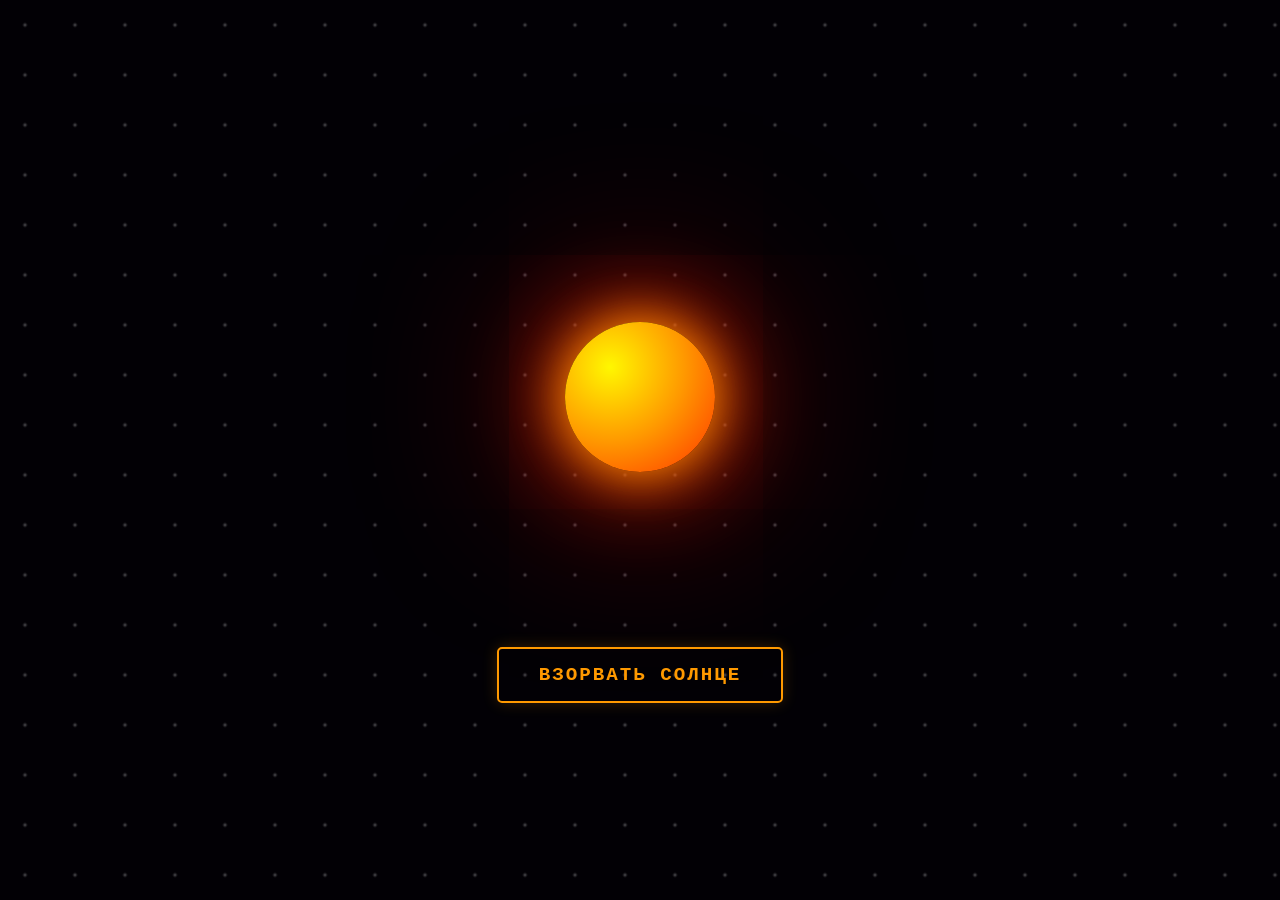
==== docs/index.html @ f01e611a "Update index.html" ====
<!DOCTYPE html>
<html lang="ru">
<head>
    <meta charset="UTF-8">
    <meta name="viewport" content="width=device-width, initial-scale=1.0">
    <title>Солнечная Вспышка</title>
    <style>
        /* --- БАЗА И КОСМОС --- */
        * { margin: 0; padding: 0; box-sizing: border-box; }
        
        body {
            background-color: #020005;
            height: 100vh;
            display: flex;
            flex-direction: column;
            justify-content: center;
            align-items: center;
            overflow: hidden;
            font-family: 'Courier New', monospace;
            position: relative;
        }

        /* Звездный фон (просто мелкие точки) */
        .stars {
            position: absolute;
            top: 0; left: 0; width: 100%; height: 100%;
            background-image: radial-gradient(white, rgba(255,255,255,.2) 2px, transparent 3px);
            background-size: 50px 50px;
            opacity: 0.3;
            z-index: 1;
        }

        /* --- САМО СОЛНЦЕ --- */
        .sun-container {
            position: relative;
            z-index: 10;
            display: flex;
            justify-content: center;
            align-items: center;
            height: 400px;
            width: 400px;
        }

        .sun {
            width: 150px;
            height: 150px;
            background: radial-gradient(circle at 30% 30%, #fff700, #ff9900 50%, #ff3300);
            border-radius: 50%;
            box-shadow: 0 0 50px #ff9900, 0 0 100px #ff3300, 0 0 200px #ff0000;
            transition: all 0.3s ease;
            position: relative;
            z-index: 10;
        }

        /* Ебаная анимация "джижения" (пульсации) */
        .sun.djijitsya {
            animation: pulse 0.1s infinite alternate;
            box-shadow: 0 0 100px #ffffff, 0 0 200px #ff9900, 0 0 300px #ff0000;
        }

        @keyframes pulse {
            0% { transform: scale(1); }
            100% { transform: scale(1.2); }
        }

        /* Вспышка при клике */
        .sun.explode {
            animation: explodeAnim 1.5s ease-out;
        }

        @keyframes explodeAnim {
            0% { transform: scale(1); filter: brightness(1); }
            20% { transform: scale(2); filter: brightness(3); }
            100% { transform: scale(1); filter: brightness(1); }
        }

        /* --- ЧАСТИЦЫ (Вспышка) --- */
        .particle {
            position: absolute;
            background-color: #ffcc00;
            border-radius: 50%;
            pointer-events: none;
            z-index: 5;
        }

        /* --- КНОПКА --- */
        .btn {
            margin-top: 50px;
            padding: 15px 40px;
            background: transparent;
            color: #ff9900;
            border: 2px solid #ff9900;
            font-size: 1.2rem;
            font-family: inherit;
            font-weight: bold;
            cursor: pointer;
            border-radius: 5px;
            z-index: 20;
            transition: 0.3s;
            text-transform: uppercase;
            letter-spacing: 2px;
            box-shadow: 0 0 15px rgba(255, 153, 0, 0.2);
        }

        .btn:hover {
            background: #ff9900;
            color: #000;
            box-shadow: 0 0 30px rgba(255, 153, 0, 0.8);
        }
    </style>
</head>
<body>

    <div class="stars"></div>

    <div class="sun-container" id="sun-container">
        <div class="sun" id="sun"></div>
    </div>

    <button class="btn" id="boom-btn">ВЗОРВАТЬ СОЛНЦЕ</button>

    <script>
        const sun = document.getElementById('sun');
        const btn = document.getElementById('boom-btn');
        const container = document.getElementById('sun-container');

        btn.addEventListener('click', () => {
            // 1. Запускаем анимацию взрыва
            sun.classList.add('explode');
            
            // 2. Создаем ебаную кучу частиц
            createParticles();

            // 3. Убираем анимацию через 1.5 секунды, чтобы можно было нажать снова
            setTimeout(() => {
                sun.classList.remove('explode');
            }, 1500);
        });

        function createParticles() {
            const numParticles = 100; // Количество частиц

            for (let i = 0; i < numParticles; i++) {
                const particle = document.createElement('div');
                particle.classList.add('particle');
                
                // Случайный размер
                const size = Math.random() * 10 + 5;
                particle.style.width = size + 'px';
                particle.style.height = size + 'px';

                // Ставим частицу в центр (где солнце)
                particle.style.left = '50%';
                particle.style.top = '50%';

                // Случайный цвет (от желтого до красного)
                const colors = ['#fff700', '#ff9900', '#ff3300', '#ffffff'];
                particle.style.backgroundColor = colors[Math.floor(Math.random() * colors.length)];

                container.appendChild(particle);

                // Ебаная математика для разлета частиц в разные стороны
                const angle = Math.random() * Math.PI * 2; // Случайный угол
                const distance = Math.random() * 200 + 50; // Случайная дистанция
                const x = Math.cos(angle) * distance;
                const y = Math.sin(angle) * distance;

                // Анимируем через JS (можно и через CSS, но так быстрее прописать динамику)
                particle.animate([
                    { transform: 'translate(-50%, -50%) scale(1)', opacity: 1 },
                    { transform: `translate(calc(-50% + ${x}px), calc(-50% + ${y}px)) scale(0)`, opacity: 0 }
                ], {
                    duration: Math.random() * 1000 + 500, // от 0.5 до 1.5 секунд
                    easing: 'ease-out'
                });

                // Удаляем частицу, когда она отлетела
                setTimeout(() => {
                    particle.remove();
                }, 1500);
            }
        }
    </script>
</body>
</html>
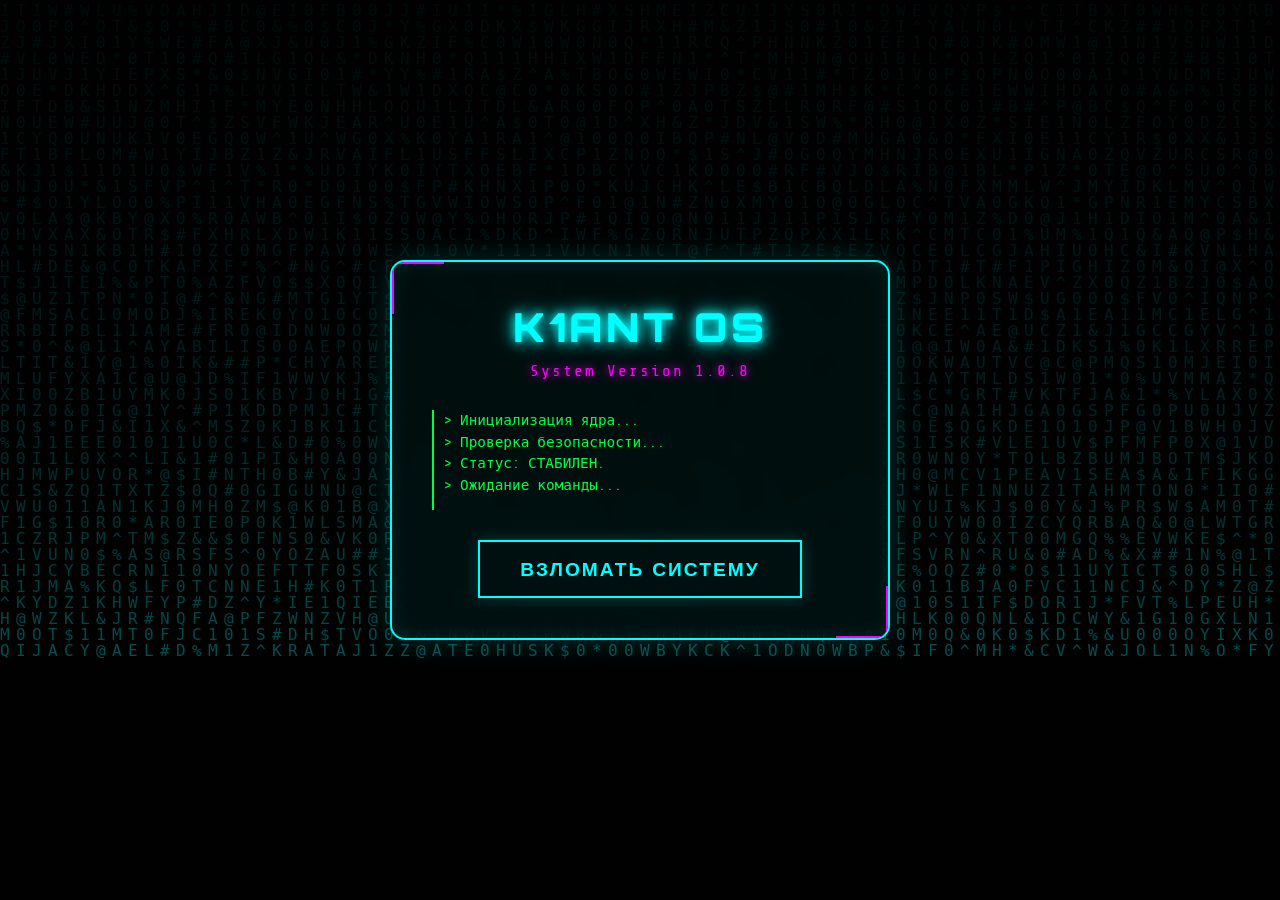
==== commit 850b52ae: "Update index.html" ====
--- a/docs/index.html
+++ b/docs/index.html
@@ -3,181 +3,260 @@
 <head>
     <meta charset="UTF-8">
     <meta name="viewport" content="width=device-width, initial-scale=1.0">
-    <title>Солнечная Вспышка</title>
+    <title>K1ant | CYBER-OS</title>
+    <link href="https://fonts.googleapis.com/css2?family=Orbitron:wght@500;700;900&family=Share+Tech+Mono&display=swap" rel="stylesheet">
     <style>
-        /* --- БАЗА И КОСМОС --- */
         * { margin: 0; padding: 0; box-sizing: border-box; }
         
         body {
-            background-color: #020005;
+            background-color: #020202;
+            color: #00ffff;
+            font-family: 'Share Tech Mono', monospace;
             height: 100vh;
-            display: flex;
-            flex-direction: column;
-            justify-content: center;
-            align-items: center;
             overflow: hidden;
-            font-family: 'Courier New', monospace;
-            position: relative;
-        }
-
-        /* Звездный фон (просто мелкие точки) */
-        .stars {
-            position: absolute;
-            top: 0; left: 0; width: 100%; height: 100%;
-            background-image: radial-gradient(white, rgba(255,255,255,.2) 2px, transparent 3px);
-            background-size: 50px 50px;
-            opacity: 0.3;
-            z-index: 1;
-        }
-
-        /* --- САМО СОЛНЦЕ --- */
-        .sun-container {
-            position: relative;
-            z-index: 10;
             display: flex;
             justify-content: center;
             align-items: center;
-            height: 400px;
-            width: 400px;
-        }
-
-        .sun {
-            width: 150px;
-            height: 150px;
-            background: radial-gradient(circle at 30% 30%, #fff700, #ff9900 50%, #ff3300);
-            border-radius: 50%;
-            box-shadow: 0 0 50px #ff9900, 0 0 100px #ff3300, 0 0 200px #ff0000;
-            transition: all 0.3s ease;
+            perspective: 1000px;
+        }
+
+        /* --- МАТРИЧНЫЙ ФОН --- */
+        canvas {
+            position: fixed;
+            top: 0; left: 0;
+            width: 100%; height: 100%;
+            z-index: -1;
+            opacity: 0.3;
+        }
+
+        /* --- 3D ГОЛОГРАММА --- */
+        .hud-container {
             position: relative;
+            transform-style: preserve-3d;
+            transition: transform 0.1s ease;
             z-index: 10;
         }
 
-        /* Ебаная анимация "джижения" (пульсации) */
-        .sun.djijitsya {
-            animation: pulse 0.1s infinite alternate;
-            box-shadow: 0 0 100px #ffffff, 0 0 200px #ff9900, 0 0 300px #ff0000;
-        }
-
-        @keyframes pulse {
-            0% { transform: scale(1); }
-            100% { transform: scale(1.2); }
-        }
-
-        /* Вспышка при клике */
-        .sun.explode {
-            animation: explodeAnim 1.5s ease-out;
-        }
-
-        @keyframes explodeAnim {
-            0% { transform: scale(1); filter: brightness(1); }
-            20% { transform: scale(2); filter: brightness(3); }
-            100% { transform: scale(1); filter: brightness(1); }
-        }
-
-        /* --- ЧАСТИЦЫ (Вспышка) --- */
+        .card {
+            background: rgba(0, 20, 20, 0.6);
+            border: 2px solid #00ffff;
+            border-radius: 15px;
+            padding: 40px;
+            width: 500px;
+            text-align: center;
+            box-shadow: 0 0 30px rgba(0, 255, 255, 0.2), inset 0 0 20px rgba(0, 255, 255, 0.1);
+            backdrop-filter: blur(10px);
+            position: relative;
+            overflow: hidden;
+        }
+
+        /* Ебаные декоративные линии по углам */
+        .card::before, .card::after {
+            content: ''; position: absolute; width: 50px; height: 50px;
+        }
+        .card::before {
+            top: -2px; left: -2px;
+            border-top: 4px solid #ff00ff;
+            border-left: 4px solid #ff00ff;
+        }
+        .card::after {
+            bottom: -2px; right: -2px;
+            border-bottom: 4px solid #ff00ff;
+            border-right: 4px solid #ff00ff;
+        }
+
+        .title {
+            font-family: 'Orbitron', sans-serif;
+            font-size: 2.5rem;
+            font-weight: 900;
+            text-transform: uppercase;
+            letter-spacing: 4px;
+            margin-bottom: 10px;
+            text-shadow: 0 0 10px #00ffff, 0 0 20px #00ffff;
+            transform: translateZ(50px); /* Выпуклость */
+        }
+
+        .subtitle {
+            color: #ff00ff;
+            font-size: 1rem;
+            letter-spacing: 2px;
+            margin-bottom: 30px;
+            text-shadow: 0 0 10px #ff00ff;
+            transform: translateZ(40px);
+        }
+
+        .terminal-text {
+            text-align: left;
+            font-size: 0.9rem;
+            line-height: 1.5;
+            color: #00ff41;
+            min-height: 100px;
+            margin-bottom: 30px;
+            border-left: 2px solid #00ff41;
+            padding-left: 10px;
+            transform: translateZ(30px);
+        }
+
+        /* КНОПКА */
+        .btn {
+            background: transparent;
+            border: 2px solid #00ffff;
+            color: #00ffff;
+            padding: 15px 40px;
+            font-family: 'Orbitron', sans-serif;
+            font-size: 1.2rem;
+            font-weight: bold;
+            letter-spacing: 2px;
+            cursor: pointer;
+            transition: 0.3s;
+            text-transform: uppercase;
+            box-shadow: 0 0 15px rgba(0, 255, 255, 0.2);
+            transform: translateZ(60px);
+        }
+
+        .btn:hover {
+            background: #00ffff;
+            color: #000;
+            box-shadow: 0 0 30px #00ffff;
+        }
+
+        /* --- ЭФФЕКТ ГЛИТЧА --- */
+        .glitch {
+            animation: glitchAnim 0.3s linear infinite;
+        }
+
+        @keyframes glitchAnim {
+            0% { transform: translate(0); }
+            20% { transform: translate(-5px, 5px); filter: hue-rotate(90deg); }
+            40% { transform: translate(-5px, -5px); }
+            60% { transform: translate(5px, 5px); filter: hue-rotate(-90deg); }
+            80% { transform: translate(5px, -5px); }
+            100% { transform: translate(0); }
+        }
+
+        /* Частицы при взломе */
         .particle {
             position: absolute;
-            background-color: #ffcc00;
-            border-radius: 50%;
+            color: #00ffff;
+            font-family: 'Share Tech Mono', monospace;
+            font-weight: bold;
             pointer-events: none;
-            z-index: 5;
-        }
-
-        /* --- КНОПКА --- */
-        .btn {
-            margin-top: 50px;
-            padding: 15px 40px;
-            background: transparent;
-            color: #ff9900;
-            border: 2px solid #ff9900;
-            font-size: 1.2rem;
-            font-family: inherit;
-            font-weight: bold;
-            cursor: pointer;
-            border-radius: 5px;
-            z-index: 20;
-            transition: 0.3s;
-            text-transform: uppercase;
-            letter-spacing: 2px;
-            box-shadow: 0 0 15px rgba(255, 153, 0, 0.2);
-        }
-
-        .btn:hover {
-            background: #ff9900;
-            color: #000;
-            box-shadow: 0 0 30px rgba(255, 153, 0, 0.8);
+            z-index: 9999;
         }
     </style>
 </head>
 <body>
 
-    <div class="stars"></div>
-
-    <div class="sun-container" id="sun-container">
-        <div class="sun" id="sun"></div>
+    <canvas id="matrix-canvas"></canvas>
+
+    <div class="hud-container" id="hud">
+        <div class="card">
+            <h1 class="title">K1ant OS</h1>
+            <div class="subtitle">System Version 1.0.8</div>
+            
+            <div class="terminal-text" id="terminal">
+                > Инициализация ядра...<br>
+                > Проверка безопасности...<br>
+                > Статус: СТАБИЛЕН.<br>
+                > Ожидание команды...
+            </div>
+
+            <button class="btn" id="hackBtn">Взломать систему</button>
+        </div>
     </div>
 
-    <button class="btn" id="boom-btn">ВЗОРВАТЬ СОЛНЦЕ</button>
-
     <script>
-        const sun = document.getElementById('sun');
-        const btn = document.getElementById('boom-btn');
-        const container = document.getElementById('sun-container');
+        // --- 1. 3D НАКЛОН ЗА КУРСОРОМ ---
+        const hud = document.getElementById('hud');
+        document.addEventListener('mousemove', (e) => {
+            const xAxis = (window.innerWidth / 2 - e.pageX) / 20;
+            const yAxis = (window.innerHeight / 2 - e.pageY) / 20;
+            hud.style.transform = `rotateY(${xAxis}deg) rotateX(${yAxis}deg)`;
+        });
+
+        // --- 2. МАТРИЧНЫЙ ДОЖДЬ НА CANVAS ---
+        const canvas = document.getElementById('matrix-canvas');
+        const ctx = canvas.getContext('2d');
+        canvas.width = window.innerWidth;
+        canvas.height = window.innerHeight;
+
+        const letters = "01010101ABCDEFGHIJKLMNOPQRSTUVWXYZ@#$%^&*";
+        const fontSize = 16;
+        const columns = canvas.width / fontSize;
+        const drops = [];
+        for (let x = 0; x < columns; x++) drops[x] = 1;
+
+        function drawMatrix() {
+            ctx.fillStyle = "rgba(2, 2, 2, 0.05)";
+            ctx.fillRect(0, 0, canvas.width, canvas.height);
+            ctx.fillStyle = "#00ffff"; // Цвет букв
+            ctx.font = fontSize + "px monospace";
+
+            for (let i = 0; i < drops.length; i++) {
+                const text = letters.charAt(Math.floor(Math.random() * letters.length));
+                ctx.fillText(text, i * fontSize, drops[i] * fontSize);
+                if (drops[i] * fontSize > canvas.height && Math.random() > 0.975) {
+                    drops[i] = 0;
+                }
+                drops[i]++;
+            }
+        }
+        setInterval(drawMatrix, 33);
+
+        // --- 3. ЛОГИКА ВЗЛОМА ---
+        const btn = document.getElementById('hackBtn');
+        const terminal = document.getElementById('terminal');
+        let isHacked = false;
 
         btn.addEventListener('click', () => {
-            // 1. Запускаем анимацию взрыва
-            sun.classList.add('explode');
+            if (isHacked) return;
+            isHacked = true;
             
-            // 2. Создаем ебаную кучу частиц
-            createParticles();
-
-            // 3. Убираем анимацию через 1.5 секунды, чтобы можно было нажать снова
+            // Запускаем ебаный глитч
+            document.body.classList.add('glitch');
+            terminal.innerHTML = "> ВЗЛОМ...<br>> ДОСТУП РАЗРЕШЕН.<br>> ПРИВЕТ, СЫНОК. ТЫ КРУТ.";
+            
+            // Создаем ебаный взрыв из кода
+            createExplosion();
+
             setTimeout(() => {
-                sun.classList.remove('explode');
-            }, 1500);
+                document.body.classList.remove('glitch');
+                isHacked = false;
+            }, 2000);
         });
 
-        function createParticles() {
-            const numParticles = 100; // Количество частиц
-
-            for (let i = 0; i < numParticles; i++) {
-                const particle = document.createElement('div');
-                particle.classList.add('particle');
+        function createExplosion() {
+            const chars = ['0', '1', 'X', '!', '?', '>', '<', 'K1ant'];
+            for (let i = 0; i < 150; i++) {
+                const p = document.createElement('div');
+                p.classList.add('particle');
+                p.innerText = chars[Math.floor(Math.random() * chars.length)];
                 
-                // Случайный размер
-                const size = Math.random() * 10 + 5;
-                particle.style.width = size + 'px';
-                particle.style.height = size + 'px';
-
-                // Ставим частицу в центр (где солнце)
-                particle.style.left = '50%';
-                particle.style.top = '50%';
-
-                // Случайный цвет (от желтого до красного)
-                const colors = ['#fff700', '#ff9900', '#ff3300', '#ffffff'];
-                particle.style.backgroundColor = colors[Math.floor(Math.random() * colors.length)];
-
-                container.appendChild(particle);
-
-                // Ебаная математика для разлета частиц в разные стороны
-                const angle = Math.random() * Math.PI * 2; // Случайный угол
-                const distance = Math.random() * 200 + 50; // Случайная дистанция
-                const x = Math.cos(angle) * distance;
-                const y = Math.sin(angle) * distance;
-
-                // Анимируем через JS (можно и через CSS, но так быстрее прописать динамику)
-                particle.animate([
+                // Ставим в центр экрана
+                p.style.left = '50%';
+                p.style.top = '50%';
+                
+                // Случайный цвет
+                p.style.color = Math.random() > 0.5 ? '#ff00ff' : '#00ffff';
+                p.style.fontSize = (Math.random() * 20 + 10) + 'px';
+                
+                document.body.appendChild(p);
+
+                // Разлетаемся нахуй
+                const angle = Math.random() * Math.PI * 2;
+                const dist = Math.random() * 600 + 100;
+                const x = Math.cos(angle) * dist;
+                const y = Math.sin(angle) * dist;
+
+                p.animate([
                     { transform: 'translate(-50%, -50%) scale(1)', opacity: 1 },
                     { transform: `translate(calc(-50% + ${x}px), calc(-50% + ${y}px)) scale(0)`, opacity: 0 }
                 ], {
-                    duration: Math.random() * 1000 + 500, // от 0.5 до 1.5 секунд
-                    easing: 'ease-out'
+                    duration: 1500,
+                    easing: 'cubic-bezier(0, .9, .57, 1)'
                 });
 
-                // Удаляем частицу, когда она отлетела
-                setTimeout(() => {
-                    particle.remove();
-                }, 1500);
+                setTimeout(() => p.remove(), 1500);
             }
         }
     </script>
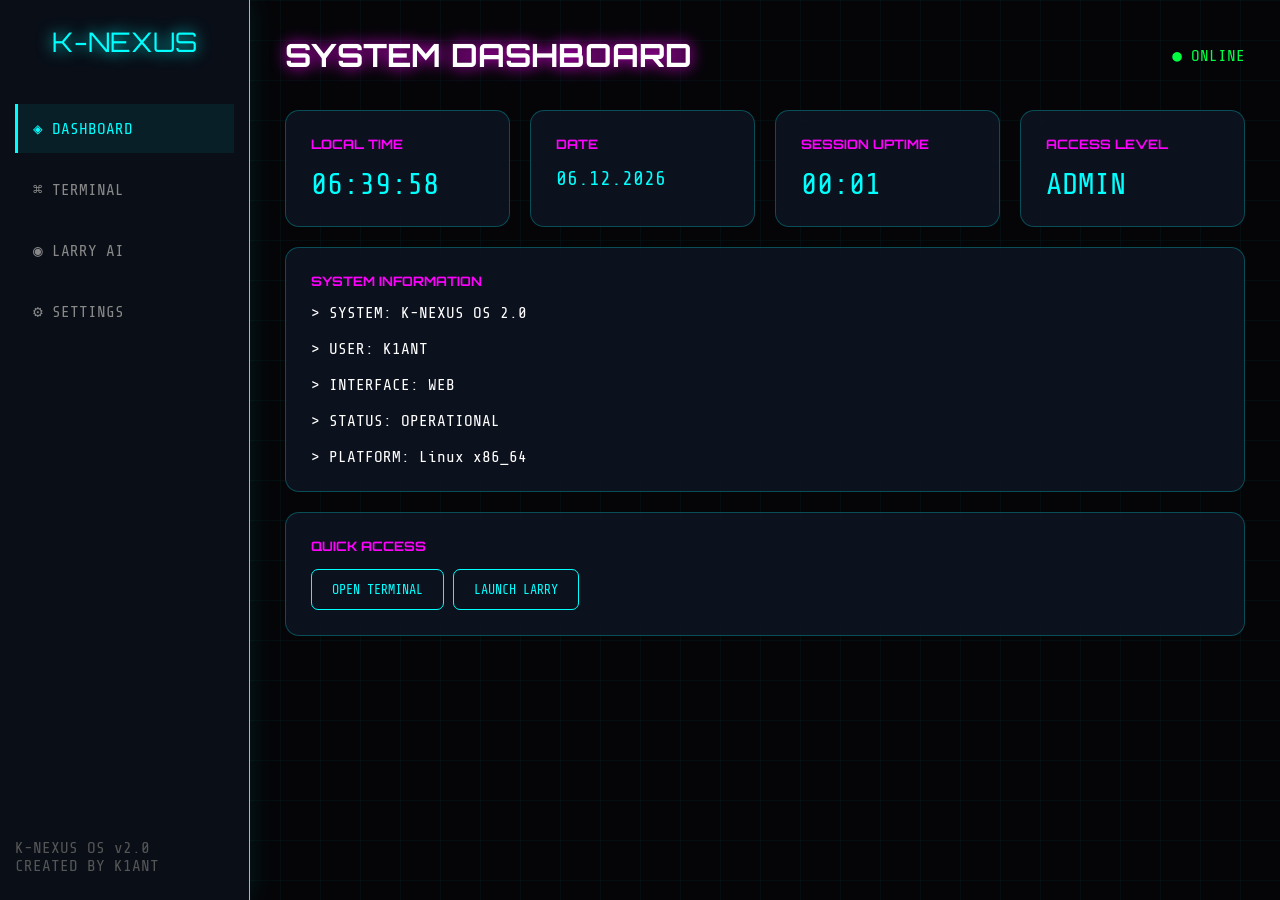
==== commit fed23882: "Update index.html" ====
--- a/docs/index.html
+++ b/docs/index.html
@@ -1,264 +1,802 @@
 <!DOCTYPE html>
 <html lang="ru">
 <head>
-    <meta charset="UTF-8">
-    <meta name="viewport" content="width=device-width, initial-scale=1.0">
-    <title>K1ant | CYBER-OS</title>
-    <link href="https://fonts.googleapis.com/css2?family=Orbitron:wght@500;700;900&family=Share+Tech+Mono&display=swap" rel="stylesheet">
-    <style>
-        * { margin: 0; padding: 0; box-sizing: border-box; }
-        
-        body {
-            background-color: #020202;
-            color: #00ffff;
-            font-family: 'Share Tech Mono', monospace;
-            height: 100vh;
-            overflow: hidden;
-            display: flex;
-            justify-content: center;
-            align-items: center;
-            perspective: 1000px;
-        }
-
-        /* --- МАТРИЧНЫЙ ФОН --- */
-        canvas {
-            position: fixed;
-            top: 0; left: 0;
-            width: 100%; height: 100%;
-            z-index: -1;
-            opacity: 0.3;
-        }
-
-        /* --- 3D ГОЛОГРАММА --- */
-        .hud-container {
-            position: relative;
-            transform-style: preserve-3d;
-            transition: transform 0.1s ease;
-            z-index: 10;
-        }
-
-        .card {
-            background: rgba(0, 20, 20, 0.6);
-            border: 2px solid #00ffff;
-            border-radius: 15px;
-            padding: 40px;
-            width: 500px;
-            text-align: center;
-            box-shadow: 0 0 30px rgba(0, 255, 255, 0.2), inset 0 0 20px rgba(0, 255, 255, 0.1);
-            backdrop-filter: blur(10px);
-            position: relative;
-            overflow: hidden;
-        }
-
-        /* Ебаные декоративные линии по углам */
-        .card::before, .card::after {
-            content: ''; position: absolute; width: 50px; height: 50px;
-        }
-        .card::before {
-            top: -2px; left: -2px;
-            border-top: 4px solid #ff00ff;
-            border-left: 4px solid #ff00ff;
-        }
-        .card::after {
-            bottom: -2px; right: -2px;
-            border-bottom: 4px solid #ff00ff;
-            border-right: 4px solid #ff00ff;
-        }
-
-        .title {
-            font-family: 'Orbitron', sans-serif;
-            font-size: 2.5rem;
-            font-weight: 900;
-            text-transform: uppercase;
-            letter-spacing: 4px;
-            margin-bottom: 10px;
-            text-shadow: 0 0 10px #00ffff, 0 0 20px #00ffff;
-            transform: translateZ(50px); /* Выпуклость */
-        }
-
-        .subtitle {
-            color: #ff00ff;
-            font-size: 1rem;
-            letter-spacing: 2px;
-            margin-bottom: 30px;
-            text-shadow: 0 0 10px #ff00ff;
-            transform: translateZ(40px);
-        }
-
-        .terminal-text {
-            text-align: left;
-            font-size: 0.9rem;
-            line-height: 1.5;
-            color: #00ff41;
-            min-height: 100px;
-            margin-bottom: 30px;
-            border-left: 2px solid #00ff41;
-            padding-left: 10px;
-            transform: translateZ(30px);
-        }
-
-        /* КНОПКА */
-        .btn {
-            background: transparent;
-            border: 2px solid #00ffff;
-            color: #00ffff;
-            padding: 15px 40px;
-            font-family: 'Orbitron', sans-serif;
-            font-size: 1.2rem;
-            font-weight: bold;
-            letter-spacing: 2px;
-            cursor: pointer;
-            transition: 0.3s;
-            text-transform: uppercase;
-            box-shadow: 0 0 15px rgba(0, 255, 255, 0.2);
-            transform: translateZ(60px);
-        }
-
-        .btn:hover {
-            background: #00ffff;
-            color: #000;
-            box-shadow: 0 0 30px #00ffff;
-        }
-
-        /* --- ЭФФЕКТ ГЛИТЧА --- */
-        .glitch {
-            animation: glitchAnim 0.3s linear infinite;
-        }
-
-        @keyframes glitchAnim {
-            0% { transform: translate(0); }
-            20% { transform: translate(-5px, 5px); filter: hue-rotate(90deg); }
-            40% { transform: translate(-5px, -5px); }
-            60% { transform: translate(5px, 5px); filter: hue-rotate(-90deg); }
-            80% { transform: translate(5px, -5px); }
-            100% { transform: translate(0); }
-        }
-
-        /* Частицы при взломе */
-        .particle {
-            position: absolute;
-            color: #00ffff;
-            font-family: 'Share Tech Mono', monospace;
-            font-weight: bold;
-            pointer-events: none;
-            z-index: 9999;
-        }
-    </style>
+<meta charset="UTF-8">
+<meta name="viewport" content="width=device-width, initial-scale=1.0">
+<title>K-NEXUS | v2.0</title>
+
+<link href="https://fonts.googleapis.com/css2?family=Orbitron:wght@400;700;900&family=Share+Tech+Mono&display=swap" rel="stylesheet">
+
+<style>
+:root {
+    --neon: #00ffff;
+    --pink: #ff00ff;
+    --bg: #050508;
+    --panel: rgba(15, 20, 35, 0.85);
+}
+
+* {
+    margin: 0;
+    padding: 0;
+    box-sizing: border-box;
+}
+
+body {
+    background: var(--bg);
+    color: white;
+    font-family: 'Share Tech Mono', monospace;
+    min-height: 100vh;
+    display: flex;
+    overflow-x: hidden;
+}
+
+body::before {
+    content: "";
+    position: fixed;
+    inset: 0;
+    background:
+        linear-gradient(rgba(0,255,255,.035) 1px, transparent 1px),
+        linear-gradient(90deg,rgba(0,255,255,.035) 1px,transparent 1px);
+    background-size: 40px 40px;
+    pointer-events: none;
+}
+
+.sidebar {
+    width: 250px;
+    min-height: 100vh;
+    padding: 25px 15px;
+    background: rgba(10,15,25,.95);
+    border-right: 1px solid var(--neon);
+    box-shadow: 0 0 25px rgba(0,255,255,.1);
+    position: fixed;
+    z-index: 10;
+}
+
+.logo {
+    font-family: Orbitron;
+    color: var(--neon);
+    text-shadow: 0 0 15px var(--neon);
+    font-size: 27px;
+    text-align: center;
+    margin-bottom: 45px;
+}
+
+.nav {
+    padding: 15px;
+    margin-bottom: 12px;
+    cursor: pointer;
+    color: #888;
+    border-left: 3px solid transparent;
+    transition: .3s;
+}
+
+.nav:hover,
+.nav.active {
+    color: var(--neon);
+    background: rgba(0,255,255,.07);
+    border-left-color: var(--neon);
+}
+
+.main {
+    margin-left: 250px;
+    padding: 35px;
+    width: calc(100% - 250px);
+    position: relative;
+}
+
+header {
+    display: flex;
+    justify-content: space-between;
+    align-items: center;
+    gap: 15px;
+    margin-bottom: 35px;
+}
+
+h1, h2, h3 {
+    font-family: Orbitron;
+}
+
+h1 {
+    font-size: clamp(20px, 3vw, 32px);
+    text-shadow: 0 0 15px var(--pink);
+}
+
+.online {
+    color: #00ff41;
+    animation: pulse 1s infinite alternate;
+}
+
+@keyframes pulse {
+    from { opacity: .4; }
+    to { opacity: 1; text-shadow: 0 0 15px #00ff41; }
+}
+
+.page {
+    display: none;
+    animation: appear .4s ease;
+}
+
+.page.active {
+    display: block;
+}
+
+@keyframes appear {
+    from { opacity: 0; transform: translateY(15px); }
+    to { opacity: 1; transform: translateY(0); }
+}
+
+.grid {
+    display: grid;
+    grid-template-columns: repeat(auto-fit, minmax(210px, 1fr));
+    gap: 20px;
+}
+
+.card {
+    background: var(--panel);
+    border: 1px solid rgba(0,255,255,.25);
+    border-radius: 14px;
+    padding: 25px;
+    margin-bottom: 20px;
+    backdrop-filter: blur(15px);
+    transition: .3s;
+}
+
+.card:hover {
+    border-color: var(--neon);
+    box-shadow: 0 0 20px rgba(0,255,255,.15);
+    transform: translateY(-3px);
+}
+
+.card h3 {
+    font-size: 13px;
+    color: var(--pink);
+    margin-bottom: 15px;
+}
+
+.value {
+    font-size: 30px;
+    color: var(--neon);
+    overflow-wrap: anywhere;
+}
+
+.terminal {
+    height: 330px;
+    background: #020405;
+    border: 1px solid var(--neon);
+    border-radius: 12px;
+    padding: 20px;
+    overflow-y: auto;
+    box-shadow: inset 0 0 25px rgba(0,255,255,.08);
+}
+
+.line {
+    color: #00ff41;
+    margin-bottom: 8px;
+    overflow-wrap: anywhere;
+}
+
+.input-line {
+    display: flex;
+    gap: 10px;
+    margin-top: 15px;
+    align-items: center;
+}
+
+input {
+    background: transparent;
+    color: white;
+    border: none;
+    outline: none;
+    font-family: inherit;
+    font-size: 15px;
+    min-width: 0;
+}
+
+.input-line input {
+    flex: 1;
+}
+
+.prompt {
+    color: var(--neon);
+}
+
+button {
+    padding: 12px 20px;
+    background: transparent;
+    border: 1px solid var(--neon);
+    color: var(--neon);
+    cursor: pointer;
+    font-family: inherit;
+    transition: .3s;
+    border-radius: 7px;
+}
+
+button:hover {
+    background: var(--neon);
+    color: black;
+    box-shadow: 0 0 20px var(--neon);
+}
+
+.ai-chat {
+    height: 300px;
+    overflow-y: auto;
+    margin-bottom: 15px;
+    padding: 15px;
+    background: rgba(0,0,0,.4);
+    border-radius: 10px;
+}
+
+.message {
+    margin-bottom: 12px;
+    line-height: 1.5;
+    overflow-wrap: anywhere;
+}
+
+.user {
+    color: var(--neon);
+}
+
+.bot {
+    color: #00ff41;
+}
+
+.ai-input {
+    display: flex;
+    gap: 10px;
+}
+
+.ai-input input {
+    flex: 1;
+    padding: 12px;
+    border: 1px solid #333;
+    border-radius: 7px;
+}
+
+.color-options {
+    display: flex;
+    gap: 15px;
+    flex-wrap: wrap;
+    margin-top: 20px;
+}
+
+.color {
+    width: 45px;
+    height: 45px;
+    border-radius: 50%;
+    cursor: pointer;
+    border: 2px solid white;
+}
+
+#boot {
+    position: fixed;
+    inset: 0;
+    background: black;
+    z-index: 999;
+    display: flex;
+    align-items: center;
+    justify-content: center;
+    flex-direction: column;
+    transition: opacity .5s;
+}
+
+.boot-logo {
+    font-family: Orbitron;
+    font-size: clamp(30px, 8vw, 60px);
+    color: var(--neon);
+    text-shadow: 0 0 30px var(--neon);
+}
+
+.progress {
+    width: min(300px, 80vw);
+    height: 5px;
+    background: #222;
+    margin-top: 30px;
+}
+
+.progress-bar {
+    height: 100%;
+    width: 0%;
+    background: var(--neon);
+    box-shadow: 0 0 15px var(--neon);
+}
+
+.mobile-nav {
+    display: none;
+}
+
+@media(max-width: 768px) {
+    .sidebar {
+        display: none;
+    }
+
+    .main {
+        margin: 0;
+        width: 100%;
+        padding: 20px 15px 95px;
+    }
+
+    .mobile-nav {
+        display: flex;
+        position: fixed;
+        bottom: 0;
+        left: 0;
+        width: 100%;
+        background: #080c15;
+        border-top: 1px solid var(--neon);
+        justify-content: space-around;
+        padding: 10px 4px;
+        z-index: 20;
+    }
+
+    .mobile-nav button {
+        font-size: 11px;
+        padding: 10px 6px;
+    }
+
+    header {
+        align-items: flex-start;
+    }
+
+    .input-line {
+        flex-wrap: wrap;
+    }
+}
+
+@media(prefers-reduced-motion: reduce) {
+    *, *::before, *::after {
+        animation-duration: .01ms !important;
+        transition-duration: .01ms !important;
+    }
+}
+</style>
 </head>
+
 <body>
 
-    <canvas id="matrix-canvas"></canvas>
-
-    <div class="hud-container" id="hud">
+<div id="boot">
+    <div class="boot-logo">K-NEXUS</div>
+    <p style="margin-top:20px;color:#888">INITIALIZING SYSTEM...</p>
+    <div class="progress">
+        <div class="progress-bar" id="progress"></div>
+    </div>
+    <p id="percent" style="margin-top:15px">0%</p>
+</div>
+
+<aside class="sidebar">
+    <div class="logo">K-NEXUS</div>
+
+    <div class="nav active" data-page="dashboard">◈ DASHBOARD</div>
+    <div class="nav" data-page="terminal">⌘ TERMINAL</div>
+    <div class="nav" data-page="larry">◉ LARRY AI</div>
+    <div class="nav" data-page="settings">⚙ SETTINGS</div>
+
+    <p style="position:absolute;bottom:25px;color:#555">
+        K-NEXUS OS v2.0<br>
+        CREATED BY K1ANT
+    </p>
+</aside>
+
+<nav class="mobile-nav">
+    <button data-page="dashboard">HOME</button>
+    <button data-page="terminal">TERM</button>
+    <button data-page="larry">LARRY</button>
+    <button data-page="settings">SET</button>
+</nav>
+
+<main class="main">
+
+<header>
+    <h1 id="pageTitle">SYSTEM DASHBOARD</h1>
+    <div class="online">● ONLINE</div>
+</header>
+
+<section class="page active" id="dashboard">
+
+    <div class="grid">
         <div class="card">
-            <h1 class="title">K1ant OS</h1>
-            <div class="subtitle">System Version 1.0.8</div>
-            
-            <div class="terminal-text" id="terminal">
-                > Инициализация ядра...<br>
-                > Проверка безопасности...<br>
-                > Статус: СТАБИЛЕН.<br>
-                > Ожидание команды...
-            </div>
-
-            <button class="btn" id="hackBtn">Взломать систему</button>
+            <h3>LOCAL TIME</h3>
+            <div class="value" id="clock">00:00:00</div>
+        </div>
+
+        <div class="card">
+            <h3>DATE</h3>
+            <div class="value" id="date" style="font-size:20px">---</div>
+        </div>
+
+        <div class="card">
+            <h3>SESSION UPTIME</h3>
+            <div class="value" id="uptime">00:00</div>
+        </div>
+
+        <div class="card">
+            <h3>ACCESS LEVEL</h3>
+            <div class="value">ADMIN</div>
         </div>
     </div>
 
-    <script>
-        // --- 1. 3D НАКЛОН ЗА КУРСОРОМ ---
-        const hud = document.getElementById('hud');
-        document.addEventListener('mousemove', (e) => {
-            const xAxis = (window.innerWidth / 2 - e.pageX) / 20;
-            const yAxis = (window.innerHeight / 2 - e.pageY) / 20;
-            hud.style.transform = `rotateY(${xAxis}deg) rotateX(${yAxis}deg)`;
-        });
-
-        // --- 2. МАТРИЧНЫЙ ДОЖДЬ НА CANVAS ---
-        const canvas = document.getElementById('matrix-canvas');
-        const ctx = canvas.getContext('2d');
-        canvas.width = window.innerWidth;
-        canvas.height = window.innerHeight;
-
-        const letters = "01010101ABCDEFGHIJKLMNOPQRSTUVWXYZ@#$%^&*";
-        const fontSize = 16;
-        const columns = canvas.width / fontSize;
-        const drops = [];
-        for (let x = 0; x < columns; x++) drops[x] = 1;
-
-        function drawMatrix() {
-            ctx.fillStyle = "rgba(2, 2, 2, 0.05)";
-            ctx.fillRect(0, 0, canvas.width, canvas.height);
-            ctx.fillStyle = "#00ffff"; // Цвет букв
-            ctx.font = fontSize + "px monospace";
-
-            for (let i = 0; i < drops.length; i++) {
-                const text = letters.charAt(Math.floor(Math.random() * letters.length));
-                ctx.fillText(text, i * fontSize, drops[i] * fontSize);
-                if (drops[i] * fontSize > canvas.height && Math.random() > 0.975) {
-                    drops[i] = 0;
-                }
-                drops[i]++;
-            }
+    <div class="card">
+        <h3>SYSTEM INFORMATION</h3>
+        <p>> SYSTEM: K-NEXUS OS 2.0</p><br>
+        <p>> USER: K1ANT</p><br>
+        <p>> INTERFACE: WEB</p><br>
+        <p>> STATUS: OPERATIONAL</p><br>
+        <p>> PLATFORM: <span id="platform"></span></p>
+    </div>
+
+    <div class="card">
+        <h3>QUICK ACCESS</h3>
+        <button data-page="terminal">OPEN TERMINAL</button>
+        <button data-page="larry">LAUNCH LARRY</button>
+    </div>
+
+</section>
+
+<section class="page" id="terminal">
+
+    <div class="card">
+        <h3>K-NEXUS COMMAND TERMINAL</h3>
+
+        <div class="terminal" id="terminalBox">
+            <div id="terminalOutput">
+                <div class="line">> K-NEXUS OS v2.0 initialized...</div>
+                <div class="line">> Welcome back, K1ANT.</div>
+                <div class="line">> Type "help" to see commands.</div>
+            </div>
+
+            <div class="input-line">
+                <span class="prompt">root@nexus:~$</span>
+                <input id="commandInput" autocomplete="off" spellcheck="false">
+            </div>
+        </div>
+    </div>
+
+</section>
+
+<section class="page" id="larry">
+
+    <div class="card">
+        <h3>LARRY ASSISTANT // LOCAL MODE</h3>
+
+        <div class="ai-chat" id="chat">
+            <div class="message bot">
+                LARRY: Здравствуйте, сэр. Система готова.
+            </div>
+            <div class="message bot">
+                LARRY: Я работаю в демонстрационном режиме.
+            </div>
+        </div>
+
+        <div class="ai-input">
+            <input id="aiInput" placeholder="Напишите Ларри...">
+            <button id="sendAi">SEND</button>
+        </div>
+    </div>
+
+</section>
+
+<section class="page" id="settings">
+
+    <div class="card">
+        <h3>APPEARANCE SETTINGS</h3>
+        <p>Выберите основной цвет системы:</p>
+
+        <div class="color-options">
+            <div class="color" data-color="#00ffff" style="background:#00ffff"></div>
+            <div class="color" data-color="#ff00ff" style="background:#ff00ff"></div>
+            <div class="color" data-color="#00ff41" style="background:#00ff41"></div>
+            <div class="color" data-color="#ff3333" style="background:#ff3333"></div>
+            <div class="color" data-color="#ffaa00" style="background:#ffaa00"></div>
+        </div>
+    </div>
+
+    <div class="card">
+        <h3>SYSTEM CONTROL</h3>
+        <button id="resetTheme">RESET THEME</button>
+        <button id="reboot">REBOOT SYSTEM</button>
+    </div>
+
+</section>
+
+</main>
+
+<script>
+// ===============================
+// K-NEXUS OS v2.0
+// ===============================
+
+// ЗАГРУЗКА
+const boot = document.getElementById("boot");
+const progress = document.getElementById("progress");
+const percent = document.getElementById("percent");
+
+function startBoot() {
+    boot.style.display = "flex";
+    boot.style.opacity = "1";
+
+    let value = 0;
+
+    const loading = setInterval(() => {
+        value += 4;
+        progress.style.width = value + "%";
+        percent.textContent = value + "%";
+
+        if (value >= 100) {
+            clearInterval(loading);
+
+            setTimeout(() => {
+                boot.style.opacity = "0";
+
+                setTimeout(() => {
+                    boot.style.display = "none";
+                }, 500);
+            }, 250);
         }
-        setInterval(drawMatrix, 33);
-
-        // --- 3. ЛОГИКА ВЗЛОМА ---
-        const btn = document.getElementById('hackBtn');
-        const terminal = document.getElementById('terminal');
-        let isHacked = false;
-
-        btn.addEventListener('click', () => {
-            if (isHacked) return;
-            isHacked = true;
-            
-            // Запускаем ебаный глитч
-            document.body.classList.add('glitch');
-            terminal.innerHTML = "> ВЗЛОМ...<br>> ДОСТУП РАЗРЕШЕН.<br>> ПРИВЕТ, СЫНОК. ТЫ КРУТ.";
-            
-            // Создаем ебаный взрыв из кода
-            createExplosion();
-
-            setTimeout(() => {
-                document.body.classList.remove('glitch');
-                isHacked = false;
-            }, 2000);
-        });
-
-        function createExplosion() {
-            const chars = ['0', '1', 'X', '!', '?', '>', '<', 'K1ant'];
-            for (let i = 0; i < 150; i++) {
-                const p = document.createElement('div');
-                p.classList.add('particle');
-                p.innerText = chars[Math.floor(Math.random() * chars.length)];
-                
-                // Ставим в центр экрана
-                p.style.left = '50%';
-                p.style.top = '50%';
-                
-                // Случайный цвет
-                p.style.color = Math.random() > 0.5 ? '#ff00ff' : '#00ffff';
-                p.style.fontSize = (Math.random() * 20 + 10) + 'px';
-                
-                document.body.appendChild(p);
-
-                // Разлетаемся нахуй
-                const angle = Math.random() * Math.PI * 2;
-                const dist = Math.random() * 600 + 100;
-                const x = Math.cos(angle) * dist;
-                const y = Math.sin(angle) * dist;
-
-                p.animate([
-                    { transform: 'translate(-50%, -50%) scale(1)', opacity: 1 },
-                    { transform: `translate(calc(-50% + ${x}px), calc(-50% + ${y}px)) scale(0)`, opacity: 0 }
-                ], {
-                    duration: 1500,
-                    easing: 'cubic-bezier(0, .9, .57, 1)'
-                });
-
-                setTimeout(() => p.remove(), 1500);
-            }
+    }, 35);
+}
+
+startBoot();
+
+
+// НАВИГАЦИЯ
+const titles = {
+    dashboard: "SYSTEM DASHBOARD",
+    terminal: "COMMAND TERMINAL",
+    larry: "LARRY ASSISTANT",
+    settings: "SYSTEM SETTINGS"
+};
+
+function openPage(page) {
+    if (!titles[page]) return;
+
+    document.querySelectorAll(".page").forEach(el => {
+        el.classList.remove("active");
+    });
+
+    document.querySelectorAll(".nav").forEach(el => {
+        el.classList.remove("active");
+    });
+
+    document.getElementById(page).classList.add("active");
+
+    document.querySelectorAll(`[data-page="${page}"]`).forEach(el => {
+        el.classList.add("active");
+    });
+
+    document.getElementById("pageTitle").textContent = titles[page];
+
+    if (page === "terminal") {
+        document.getElementById("commandInput").focus();
+    }
+}
+
+document.querySelectorAll("[data-page]").forEach(button => {
+    button.addEventListener("click", () => {
+        openPage(button.dataset.page);
+    });
+});
+
+
+// ЧАСЫ
+const startTime = Date.now();
+
+function updateClock() {
+    const now = new Date();
+
+    document.getElementById("clock").textContent =
+        now.toLocaleTimeString("ru-RU");
+
+    document.getElementById("date").textContent =
+        now.toLocaleDateString("ru-RU");
+
+    const seconds = Math.floor((Date.now() - startTime) / 1000);
+
+    const minutes = Math.floor(seconds / 60);
+    const remaining = seconds % 60;
+
+    document.getElementById("uptime").textContent =
+        String(minutes).padStart(2, "0") + ":" +
+        String(remaining).padStart(2, "0");
+}
+
+updateClock();
+setInterval(updateClock, 1000);
+
+document.getElementById("platform").textContent =
+    navigator.platform || "WEB BROWSER";
+
+
+// ТЕРМИНАЛ
+const commandInput = document.getElementById("commandInput");
+const terminalOutput = document.getElementById("terminalOutput");
+const terminalBox = document.getElementById("terminalBox");
+
+const history = [];
+let historyIndex = 0;
+
+const commands = [
+    "help", "clear", "whoami", "date", "time",
+    "echo", "hack", "about", "reboot", "larry"
+];
+
+function printLine(message, color = "#00ff41") {
+    const line = document.createElement("div");
+    line.className = "line";
+    line.textContent = message;
+    line.style.color = color;
+
+    terminalOutput.appendChild(line);
+    terminalBox.scrollTop = terminalBox.scrollHeight;
+}
+
+function runCommand(raw) {
+    const input = raw.trim();
+    if (!input) return;
+
+    history.push(input);
+    historyIndex = history.length;
+
+    printLine("root@nexus:~$ " + input, "#ffffff");
+
+    const [cmd, ...args] = input.split(/\s+/);
+    const command = cmd.toLowerCase();
+
+    switch(command) {
+        case "help":
+            printLine("AVAILABLE COMMANDS:");
+            printLine(commands.join(" | "));
+            break;
+
+        case "clear":
+            terminalOutput.replaceChildren();
+            break;
+
+        case "whoami":
+            printLine("USER: K1ANT | ACCESS: ADMIN");
+            break;
+
+        case "date":
+            printLine(new Date().toLocaleDateString("ru-RU"));
+            break;
+
+        case "time":
+            printLine(new Date().toLocaleTimeString("ru-RU"));
+            break;
+
+        case "echo":
+            printLine(args.join(" "));
+            break;
+
+        case "hack":
+            printLine("SIMULATION STARTED...", "#ff00ff");
+            printLine("ACCESS GRANTED // DEMO MODE", "#ff00ff");
+            break;
+
+        case "about":
+            printLine("K-NEXUS OS v2.0");
+            printLine("CREATED BY K1ANT");
+            break;
+
+        case "reboot":
+            location.reload();
+            break;
+
+        case "larry":
+            openPage("larry");
+            break;
+
+        default:
+            printLine("COMMAND NOT FOUND: " + command, "#ff3333");
+    }
+}
+
+commandInput.addEventListener("keydown", e => {
+    if (e.key === "Enter") {
+        runCommand(commandInput.value);
+        commandInput.value = "";
+    }
+
+    if (e.key === "ArrowUp") {
+        e.preventDefault();
+        historyIndex = Math.max(0, historyIndex - 1);
+        commandInput.value = history[historyIndex] || "";
+    }
+
+    if (e.key === "ArrowDown") {
+        e.preventDefault();
+        historyIndex = Math.min(history.length, historyIndex + 1);
+        commandInput.value = history[historyIndex] || "";
+    }
+
+    if (e.key === "Tab") {
+        e.preventDefault();
+
+        const matches = commands.filter(cmd =>
+            cmd.startsWith(commandInput.value.toLowerCase())
+        );
+
+        if (matches.length === 1) {
+            commandInput.value = matches[0];
         }
-    </script>
+    }
+});
+
+
+// LARRY AI — ДЕМОНСТРАЦИОННЫЙ РЕЖИМ
+const chat = document.getElementById("chat");
+const aiInput = document.getElementById("aiInput");
+
+function addMessage(sender, message, type) {
+    const div = document.createElement("div");
+    div.className = "message " + type;
+    div.textContent = sender + ": " + message;
+
+    chat.appendChild(div);
+    chat.scrollTop = chat.scrollHeight;
+}
+
+function sendMessage() {
+    const message = aiInput.value.trim();
+    if (!message) return;
+
+    addMessage("YOU", message, "user");
+    aiInput.value = "";
+
+    const text = message.toLowerCase();
+    let answer;
+
+    if (text.includes("привет")) {
+        answer = "Здравствуйте, сэр. Рад вас видеть.";
+    } else if (text.includes("время")) {
+        answer = "Сейчас " + new Date().toLocaleTimeString("ru-RU");
+    } else if (text.includes("дата")) {
+        answer = "Сегодня " + new Date().toLocaleDateString("ru-RU");
+    } else if (text.includes("кто ты")) {
+        answer = "Я Ларри, локальный ассистент системы K-NEXUS.";
+    } else if (text.includes("помощь")) {
+        answer = "Я могу сообщить время, дату и информацию о системе.";
+    } else {
+        answer = "Команда пока неизвестна, сэр. Мои возможности расширяются.";
+    }
+
+    setTimeout(() => {
+        addMessage("LARRY", answer, "bot");
+    }, 400);
+}
+
+document.getElementById("sendAi").addEventListener("click", sendMessage);
+
+aiInput.addEventListener("keydown", e => {
+    if (e.key === "Enter") sendMessage();
+});
+
+
+// НАСТРОЙКИ
+function setTheme(color) {
+    document.documentElement.style.setProperty("--neon", color);
+    localStorage.setItem("nexus-theme", color);
+}
+
+document.querySelectorAll(".color").forEach(el => {
+    el.addEventListener("click", () => {
+        setTheme(el.dataset.color);
+    });
+});
+
+document.getElementById("resetTheme").addEventListener("click", () => {
+    setTheme("#00ffff");
+});
+
+document.getElementById("reboot").addEventListener("click", () => {
+    location.reload();
+});
+
+const savedTheme = localStorage.getItem("nexus-theme");
+
+if (savedTheme) {
+    setTheme(savedTheme);
+}
+
+</script>
+
 </body>
 </html>
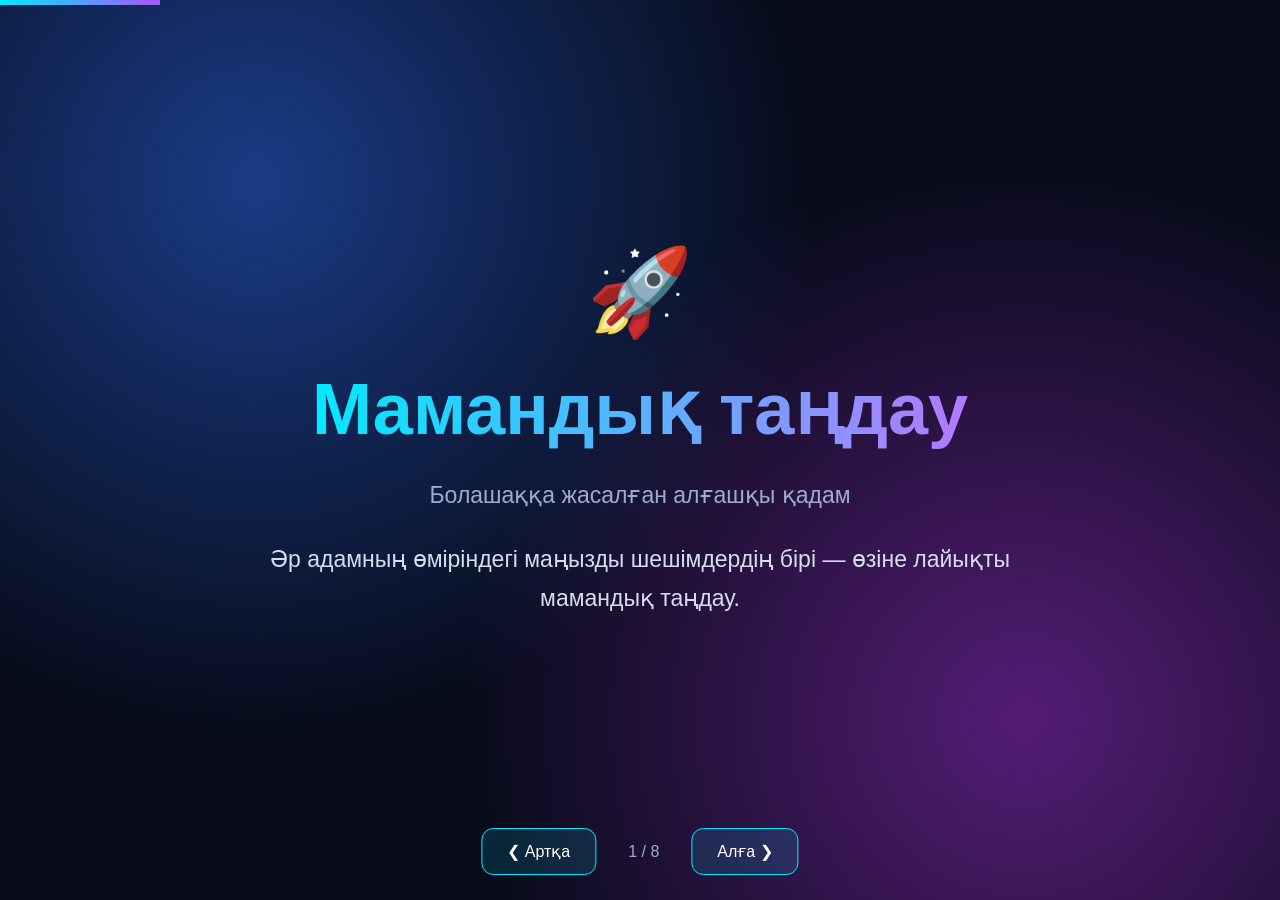
==== commit f29e0e50: "Update index.html" ====
--- a/docs/index.html
+++ b/docs/index.html
@@ -1,801 +1,558 @@
 <!DOCTYPE html>
-<html lang="ru">
+<html lang="kk">
 <head>
-<meta charset="UTF-8">
-<meta name="viewport" content="width=device-width, initial-scale=1.0">
-<title>K-NEXUS | v2.0</title>
-
-<link href="https://fonts.googleapis.com/css2?family=Orbitron:wght@400;700;900&family=Share+Tech+Mono&display=swap" rel="stylesheet">
-
-<style>
-:root {
-    --neon: #00ffff;
-    --pink: #ff00ff;
-    --bg: #050508;
-    --panel: rgba(15, 20, 35, 0.85);
-}
-
-* {
-    margin: 0;
-    padding: 0;
-    box-sizing: border-box;
-}
-
-body {
-    background: var(--bg);
-    color: white;
-    font-family: 'Share Tech Mono', monospace;
-    min-height: 100vh;
-    display: flex;
-    overflow-x: hidden;
-}
-
-body::before {
-    content: "";
-    position: fixed;
-    inset: 0;
-    background:
-        linear-gradient(rgba(0,255,255,.035) 1px, transparent 1px),
-        linear-gradient(90deg,rgba(0,255,255,.035) 1px,transparent 1px);
-    background-size: 40px 40px;
-    pointer-events: none;
-}
-
-.sidebar {
-    width: 250px;
-    min-height: 100vh;
-    padding: 25px 15px;
-    background: rgba(10,15,25,.95);
-    border-right: 1px solid var(--neon);
-    box-shadow: 0 0 25px rgba(0,255,255,.1);
-    position: fixed;
-    z-index: 10;
-}
-
-.logo {
-    font-family: Orbitron;
-    color: var(--neon);
-    text-shadow: 0 0 15px var(--neon);
-    font-size: 27px;
-    text-align: center;
-    margin-bottom: 45px;
-}
-
-.nav {
-    padding: 15px;
-    margin-bottom: 12px;
-    cursor: pointer;
-    color: #888;
-    border-left: 3px solid transparent;
-    transition: .3s;
-}
-
-.nav:hover,
-.nav.active {
-    color: var(--neon);
-    background: rgba(0,255,255,.07);
-    border-left-color: var(--neon);
-}
-
-.main {
-    margin-left: 250px;
-    padding: 35px;
-    width: calc(100% - 250px);
-    position: relative;
-}
-
-header {
-    display: flex;
-    justify-content: space-between;
-    align-items: center;
-    gap: 15px;
-    margin-bottom: 35px;
-}
-
-h1, h2, h3 {
-    font-family: Orbitron;
-}
-
-h1 {
-    font-size: clamp(20px, 3vw, 32px);
-    text-shadow: 0 0 15px var(--pink);
-}
-
-.online {
-    color: #00ff41;
-    animation: pulse 1s infinite alternate;
-}
-
-@keyframes pulse {
-    from { opacity: .4; }
-    to { opacity: 1; text-shadow: 0 0 15px #00ff41; }
-}
-
-.page {
-    display: none;
-    animation: appear .4s ease;
-}
-
-.page.active {
-    display: block;
-}
-
-@keyframes appear {
-    from { opacity: 0; transform: translateY(15px); }
-    to { opacity: 1; transform: translateY(0); }
-}
-
-.grid {
-    display: grid;
-    grid-template-columns: repeat(auto-fit, minmax(210px, 1fr));
-    gap: 20px;
-}
-
-.card {
-    background: var(--panel);
-    border: 1px solid rgba(0,255,255,.25);
-    border-radius: 14px;
-    padding: 25px;
-    margin-bottom: 20px;
-    backdrop-filter: blur(15px);
-    transition: .3s;
-}
-
-.card:hover {
-    border-color: var(--neon);
-    box-shadow: 0 0 20px rgba(0,255,255,.15);
-    transform: translateY(-3px);
-}
-
-.card h3 {
-    font-size: 13px;
-    color: var(--pink);
-    margin-bottom: 15px;
-}
-
-.value {
-    font-size: 30px;
-    color: var(--neon);
-    overflow-wrap: anywhere;
-}
-
-.terminal {
-    height: 330px;
-    background: #020405;
-    border: 1px solid var(--neon);
-    border-radius: 12px;
-    padding: 20px;
-    overflow-y: auto;
-    box-shadow: inset 0 0 25px rgba(0,255,255,.08);
-}
-
-.line {
-    color: #00ff41;
-    margin-bottom: 8px;
-    overflow-wrap: anywhere;
-}
-
-.input-line {
-    display: flex;
-    gap: 10px;
-    margin-top: 15px;
-    align-items: center;
-}
-
-input {
-    background: transparent;
-    color: white;
-    border: none;
-    outline: none;
-    font-family: inherit;
-    font-size: 15px;
-    min-width: 0;
-}
-
-.input-line input {
-    flex: 1;
-}
-
-.prompt {
-    color: var(--neon);
-}
-
-button {
-    padding: 12px 20px;
-    background: transparent;
-    border: 1px solid var(--neon);
-    color: var(--neon);
-    cursor: pointer;
-    font-family: inherit;
-    transition: .3s;
-    border-radius: 7px;
-}
-
-button:hover {
-    background: var(--neon);
-    color: black;
-    box-shadow: 0 0 20px var(--neon);
-}
-
-.ai-chat {
-    height: 300px;
-    overflow-y: auto;
-    margin-bottom: 15px;
-    padding: 15px;
-    background: rgba(0,0,0,.4);
-    border-radius: 10px;
-}
-
-.message {
-    margin-bottom: 12px;
-    line-height: 1.5;
-    overflow-wrap: anywhere;
-}
-
-.user {
-    color: var(--neon);
-}
-
-.bot {
-    color: #00ff41;
-}
-
-.ai-input {
-    display: flex;
-    gap: 10px;
-}
-
-.ai-input input {
-    flex: 1;
-    padding: 12px;
-    border: 1px solid #333;
-    border-radius: 7px;
-}
-
-.color-options {
-    display: flex;
-    gap: 15px;
-    flex-wrap: wrap;
-    margin-top: 20px;
-}
-
-.color {
-    width: 45px;
-    height: 45px;
-    border-radius: 50%;
-    cursor: pointer;
-    border: 2px solid white;
-}
-
-#boot {
-    position: fixed;
-    inset: 0;
-    background: black;
-    z-index: 999;
-    display: flex;
-    align-items: center;
-    justify-content: center;
-    flex-direction: column;
-    transition: opacity .5s;
-}
-
-.boot-logo {
-    font-family: Orbitron;
-    font-size: clamp(30px, 8vw, 60px);
-    color: var(--neon);
-    text-shadow: 0 0 30px var(--neon);
-}
-
-.progress {
-    width: min(300px, 80vw);
-    height: 5px;
-    background: #222;
-    margin-top: 30px;
-}
-
-.progress-bar {
-    height: 100%;
-    width: 0%;
-    background: var(--neon);
-    box-shadow: 0 0 15px var(--neon);
-}
-
-.mobile-nav {
-    display: none;
-}
-
-@media(max-width: 768px) {
-    .sidebar {
-        display: none;
+    <meta charset="UTF-8">
+    <meta name="viewport" content="width=device-width, initial-scale=1.0">
+    <title>Мамандық таңдау | Болашаққа қадам</title>
+
+    <style>
+        * {
+            margin: 0;
+            padding: 0;
+            box-sizing: border-box;
+        }
+
+        body {
+            font-family: Arial, sans-serif;
+            background: #070b19;
+            color: white;
+            overflow: hidden;
+        }
+
+        /* Фон */
+        .background {
+            position: fixed;
+            inset: 0;
+            background:
+                radial-gradient(circle at 20% 20%, #193b85, transparent 45%),
+                radial-gradient(circle at 80% 80%, #541c75, transparent 45%),
+                #070b19;
+            z-index: -1;
+        }
+
+        /* Слайды */
+        .slide {
+            position: absolute;
+            width: 100%;
+            height: 100vh;
+            height: 100dvh;
+            padding: 70px 8% 110px;
+            display: flex;
+            flex-direction: column;
+            justify-content: center;
+            align-items: center;
+            text-align: center;
+            opacity: 0;
+            visibility: hidden;
+            transform: translateX(80px);
+            transition: 0.6s ease;
+            overflow-y: auto;
+        }
+
+        .slide.active {
+            opacity: 1;
+            visibility: visible;
+            transform: translateX(0);
+        }
+
+        h1 {
+            font-size: clamp(32px, 6vw, 72px);
+            margin-bottom: 25px;
+            background: linear-gradient(90deg, #00eaff, #b27aff);
+            -webkit-background-clip: text;
+            background-clip: text;
+            color: transparent;
+        }
+
+        h2 {
+            font-size: clamp(26px, 4vw, 48px);
+            margin-bottom: 25px;
+            color: #69eaff;
+        }
+
+        p {
+            font-size: clamp(16px, 2vw, 23px);
+            line-height: 1.7;
+            max-width: 850px;
+            color: #d6dcef;
+        }
+
+        .subtitle {
+            color: #9eaad0;
+            margin-bottom: 25px;
+        }
+
+        /* Анимация текста */
+        .active h1,
+        .active h2 {
+            animation: titleMove 0.8s ease;
+        }
+
+        .active p {
+            animation: textMove 1s ease;
+        }
+
+        @keyframes titleMove {
+            from {
+                opacity: 0;
+                transform: translateY(-50px);
+            }
+            to {
+                opacity: 1;
+                transform: translateY(0);
+            }
+        }
+
+        @keyframes textMove {
+            from {
+                opacity: 0;
+                transform: translateY(40px);
+            }
+            to {
+                opacity: 1;
+                transform: translateY(0);
+            }
+        }
+
+        /* Карточки */
+        .cards {
+            display: flex;
+            flex-wrap: wrap;
+            justify-content: center;
+            gap: 20px;
+            margin-top: 30px;
+            width: 100%;
+        }
+
+        .card {
+            width: 250px;
+            padding: 25px;
+            border-radius: 18px;
+            background: rgba(255,255,255,0.07);
+            border: 1px solid rgba(255,255,255,0.15);
+            backdrop-filter: blur(12px);
+            transition: 0.3s;
+        }
+
+        .card:hover {
+            transform: translateY(-12px);
+            border-color: #00eaff;
+            box-shadow: 0 0 30px #00eaff33;
+        }
+
+        .card .icon {
+            font-size: 45px;
+            margin-bottom: 15px;
+        }
+
+        .card h3 {
+            color: #69eaff;
+            margin-bottom: 12px;
+        }
+
+        .card p {
+            font-size: 15px;
+        }
+
+        /* Кнопки */
+        button {
+            padding: 13px 25px;
+            border: 1px solid #00eaff;
+            border-radius: 12px;
+            background: rgba(0,234,255,0.12);
+            color: white;
+            font-size: 16px;
+            cursor: pointer;
+            transition: 0.3s;
+        }
+
+        button:hover {
+            background: #00eaff;
+            color: #07101d;
+            box-shadow: 0 0 25px #00eaff;
+        }
+
+        .navigation {
+            position: fixed;
+            bottom: 25px;
+            left: 50%;
+            transform: translateX(-50%);
+            display: flex;
+            align-items: center;
+            gap: 20px;
+            z-index: 100;
+        }
+
+        #counter {
+            color: #9eaad0;
+            min-width: 55px;
+            text-align: center;
+        }
+
+        /* Прогресс */
+        .progress {
+            position: fixed;
+            top: 0;
+            left: 0;
+            height: 5px;
+            background: linear-gradient(90deg, #00eaff, #a855f7);
+            transition: width 0.5s;
+            z-index: 100;
+        }
+
+        /* Тест */
+        .quiz {
+            width: 100%;
+            max-width: 650px;
+        }
+
+        .quiz button {
+            display: block;
+            width: 100%;
+            margin: 12px 0;
+            text-align: left;
+        }
+
+        #result {
+            margin-top: 25px;
+            font-size: 20px;
+            color: #69eaff;
+            min-height: 35px;
+        }
+
+        .highlight {
+            color: #69eaff;
+            font-weight: bold;
+        }
+
+        .big-icon {
+            font-size: 85px;
+            margin-bottom: 25px;
+            animation: floating 3s ease-in-out infinite;
+        }
+
+        @keyframes floating {
+            0%, 100% {
+                transform: translateY(0);
+            }
+            50% {
+                transform: translateY(-20px);
+            }
+        }
+
+        @media (max-width: 600px) {
+            .slide {
+                padding: 70px 20px 110px;
+                justify-content: flex-start;
+            }
+
+            .card {
+                width: 100%;
+                padding: 18px;
+            }
+
+            .navigation {
+                bottom: 15px;
+                gap: 10px;
+            }
+
+            button {
+                padding: 11px 15px;
+                font-size: 14px;
+            }
+        }
+    </style>
+</head>
+
+<body>
+
+<div class="background"></div>
+<div class="progress" id="progress"></div>
+
+<!-- 1-СЛАЙД -->
+<section class="slide active">
+    <div class="big-icon">🚀</div>
+
+    <h1>Мамандық таңдау</h1>
+
+    <p class="subtitle">
+        Болашаққа жасалған алғашқы қадам
+    </p>
+
+    <p>
+        Әр адамның өміріндегі маңызды шешімдердің бірі —
+        өзіне лайықты мамандық таңдау.
+    </p>
+</section>
+
+<!-- 2-СЛАЙД -->
+<section class="slide">
+    <h2>Мамандық дегеніміз не?</h2>
+
+    <p>
+        Мамандық — адамның белгілі бір білім,
+        дағды және тәжірибе арқылы меңгеретін
+        еңбек қызметінің түрі.
+    </p>
+
+    <div class="cards">
+        <div class="card">
+            <div class="icon">🎯</div>
+            <h3>Мақсат</h3>
+            <p>Болашақтағы бағытыңды анықтау.</p>
+        </div>
+
+        <div class="card">
+            <div class="icon">📚</div>
+            <h3>Білім</h3>
+            <p>Қажетті пәндер мен дағдыларды меңгеру.</p>
+        </div>
+
+        <div class="card">
+            <div class="icon">💡</div>
+            <h3>Қызығушылық</h3>
+            <p>Өзіңе ұнайтын саланы табу.</p>
+        </div>
+    </div>
+</section>
+
+<!-- 3-СЛАЙД -->
+<section class="slide">
+    <h2>Мамандықты қалай таңдаймыз?</h2>
+
+    <div class="cards">
+        <div class="card">
+            <div class="icon">🧠</div>
+            <h3>1. Өзіңді таны</h3>
+            <p>Қабілетің мен қызығушылығыңды анықта.</p>
+        </div>
+
+        <div class="card">
+            <div class="icon">🔍</div>
+            <h3>2. Зертте</h3>
+            <p>Әртүрлі мамандықтар туралы ақпарат жина.</p>
+        </div>
+
+        <div class="card">
+            <div class="icon">⚖️</div>
+            <h3>3. Салыстыр</h3>
+            <p>Оқу жолын, еңбек жағдайын және мүмкіндіктерін салыстыр.</p>
+        </div>
+
+        <div class="card">
+            <div class="icon">🚀</div>
+            <h3>4. Әрекет ет</h3>
+            <p>Таңдаған бағытыңда алғашқы тәжірибе жина.</p>
+        </div>
+    </div>
+</section>
+
+<!-- 4-СЛАЙД -->
+<section class="slide">
+    <h2>Қазіргі заман мамандықтары</h2>
+
+    <div class="cards">
+        <div class="card">
+            <div class="icon">💻</div>
+            <h3>Бағдарламашы</h3>
+            <p>Сайттар, қосымшалар және бағдарламалар жасайды.</p>
+        </div>
+
+        <div class="card">
+            <div class="icon">🩺</div>
+            <h3>Дәрігер</h3>
+            <p>Адамдардың денсаулығын сақтауға көмектеседі.</p>
+        </div>
+
+        <div class="card">
+            <div class="icon">🏗️</div>
+            <h3>Инженер</h3>
+            <p>Техникалық жүйелерді жобалайды және дамытады.</p>
+        </div>
+
+        <div class="card">
+            <div class="icon">🎨</div>
+            <h3>Дизайнер</h3>
+            <p>Көрнекі жобалар мен ыңғайлы интерфейстер жасайды.</p>
+        </div>
+    </div>
+</section>
+
+<!-- 5-СЛАЙД -->
+<section class="slide">
+    <h2>Қандай пәндер маңызды?</h2>
+
+    <div class="cards">
+        <div class="card">
+            <div class="icon">📐</div>
+            <h3>Математика</h3>
+            <p>IT, инженерия, экономика.</p>
+        </div>
+
+        <div class="card">
+            <div class="icon">🧬</div>
+            <h3>Биология</h3>
+            <p>Медицина, биотехнология.</p>
+        </div>
+
+        <div class="card">
+            <div class="icon">🌍</div>
+            <h3>География</h3>
+            <p>Экология, туризм, география.</p>
+        </div>
+
+        <div class="card">
+            <div class="icon">📖</div>
+            <h3>Тілдер</h3>
+            <p>Аударма, журналистика, халықаралық байланыс.</p>
+        </div>
+    </div>
+</section>
+
+<!-- 6-СЛАЙД -->
+<section class="slide">
+    <h2>Өзіңді тексер!</h2>
+
+    <p>
+        Саған қай іс көбірек ұнайды?
+    </p>
+
+    <div class="quiz">
+        <button onclick="showResult('it')">
+            💻 Компьютермен жұмыс істеу және есеп шығару
+        </button>
+
+        <button onclick="showResult('medical')">
+            🩺 Адамдарға көмектесу және биологияны зерттеу
+        </button>
+
+        <button onclick="showResult('creative')">
+            🎨 Сурет салу және жаңа идеялар ойлап табу
+        </button>
+
+        <button onclick="showResult('engineering')">
+            ⚙️ Құрылғылар құрастыру және тәжірибе жасау
+        </button>
+    </div>
+
+    <div id="result" aria-live="polite"></div>
+</section>
+
+<!-- 7-СЛАЙД -->
+<section class="slide">
+    <h2>Мамандық таңдаудағы қателіктер</h2>
+
+    <div class="cards">
+        <div class="card">
+            <div class="icon">❌</div>
+            <h3>Басқаларға еліктеу</h3>
+            <p>Досың таңдаған мамандық саған сәйкес келмеуі мүмкін.</p>
+        </div>
+
+        <div class="card">
+            <div class="icon">💰</div>
+            <h3>Тек жалақыға қарау</h3>
+            <p>Қызығушылық пен жұмыс жағдайын да ескеру қажет.</p>
+        </div>
+
+        <div class="card">
+            <div class="icon">⏳</div>
+            <h3>Асығыс шешім</h3>
+            <p>Ақпарат жинауға және тәжірибе жасауға уақыт бөл.</p>
+        </div>
+    </div>
+</section>
+
+<!-- 8-СЛАЙД -->
+<section class="slide">
+    <div class="big-icon">🌟</div>
+
+    <h1>Болашағың өз қолыңда!</h1>
+
+    <p>
+        Мамандық таңдау — бір күнде қабылданатын шешім емес.
+        Өзіңді таны, жаңа нәрселерді үйрен,
+        тәжірибе жина және мақсатыңа қарай қадам жаса!
+    </p>
+
+    <br>
+
+    <p class="highlight">
+        Назарларыңызға рақмет!
+    </p>
+
+    <br>
+
+    <button onclick="goToSlide(0)">
+        🔄 Қайта бастау
+    </button>
+</section>
+
+<!-- НАВИГАЦИЯ -->
+<div class="navigation">
+    <button onclick="changeSlide(-1)">❮ Артқа</button>
+
+    <span id="counter">1 / 8</span>
+
+    <button onclick="changeSlide(1)">Алға ❯</button>
+</div>
+
+<script>
+    const slides = document.querySelectorAll(".slide");
+
+    let currentSlide = 0;
+
+    function goToSlide(index) {
+        if (index < 0 || index >= slides.length) {
+            return;
+        }
+
+        slides[currentSlide].classList.remove("active");
+
+        currentSlide = index;
+
+        slides[currentSlide].classList.add("active");
+
+        document.getElementById("counter").textContent =
+            (currentSlide + 1) + " / " + slides.length;
+
+        document.getElementById("progress").style.width =
+            ((currentSlide + 1) / slides.length * 100) + "%";
     }
 
-    .main {
-        margin: 0;
-        width: 100%;
-        padding: 20px 15px 95px;
+    function changeSlide(direction) {
+        goToSlide(currentSlide + direction);
     }
 
-    .mobile-nav {
-        display: flex;
-        position: fixed;
-        bottom: 0;
-        left: 0;
-        width: 100%;
-        background: #080c15;
-        border-top: 1px solid var(--neon);
-        justify-content: space-around;
-        padding: 10px 4px;
-        z-index: 20;
+    // Переключение стрелками клавиатуры
+    document.addEventListener("keydown", function(event) {
+        if (event.key === "ArrowRight") {
+            changeSlide(1);
+        }
+
+        if (event.key === "ArrowLeft") {
+            changeSlide(-1);
+        }
+    });
+
+    // Мини-тест по выбору профессии
+    function showResult(type) {
+        const results = {
+            it: "💻 Саған IT, бағдарламалау немесе деректерді талдау саласы қызықты болуы мүмкін!",
+
+            medical: "🩺 Саған медицина, биология немесе денсаулық сақтау саласы қызықты болуы мүмкін!",
+
+            creative: "🎨 Саған дизайн, сәулет немесе шығармашылық мамандықтар қызықты болуы мүмкін!",
+
+            engineering: "⚙️ Саған инженерия, робототехника немесе техникалық мамандықтар қызықты болуы мүмкін!"
+        };
+
+        document.getElementById("result").textContent =
+            results[type];
     }
 
-    .mobile-nav button {
-        font-size: 11px;
-        padding: 10px 6px;
-    }
-
-    header {
-        align-items: flex-start;
-    }
-
-    .input-line {
-        flex-wrap: wrap;
-    }
-}
-
-@media(prefers-reduced-motion: reduce) {
-    *, *::before, *::after {
-        animation-duration: .01ms !important;
-        transition-duration: .01ms !important;
-    }
-}
-</style>
-</head>
-
-<body>
-
-<div id="boot">
-    <div class="boot-logo">K-NEXUS</div>
-    <p style="margin-top:20px;color:#888">INITIALIZING SYSTEM...</p>
-    <div class="progress">
-        <div class="progress-bar" id="progress"></div>
-    </div>
-    <p id="percent" style="margin-top:15px">0%</p>
-</div>
-
-<aside class="sidebar">
-    <div class="logo">K-NEXUS</div>
-
-    <div class="nav active" data-page="dashboard">◈ DASHBOARD</div>
-    <div class="nav" data-page="terminal">⌘ TERMINAL</div>
-    <div class="nav" data-page="larry">◉ LARRY AI</div>
-    <div class="nav" data-page="settings">⚙ SETTINGS</div>
-
-    <p style="position:absolute;bottom:25px;color:#555">
-        K-NEXUS OS v2.0<br>
-        CREATED BY K1ANT
-    </p>
-</aside>
-
-<nav class="mobile-nav">
-    <button data-page="dashboard">HOME</button>
-    <button data-page="terminal">TERM</button>
-    <button data-page="larry">LARRY</button>
-    <button data-page="settings">SET</button>
-</nav>
-
-<main class="main">
-
-<header>
-    <h1 id="pageTitle">SYSTEM DASHBOARD</h1>
-    <div class="online">● ONLINE</div>
-</header>
-
-<section class="page active" id="dashboard">
-
-    <div class="grid">
-        <div class="card">
-            <h3>LOCAL TIME</h3>
-            <div class="value" id="clock">00:00:00</div>
-        </div>
-
-        <div class="card">
-            <h3>DATE</h3>
-            <div class="value" id="date" style="font-size:20px">---</div>
-        </div>
-
-        <div class="card">
-            <h3>SESSION UPTIME</h3>
-            <div class="value" id="uptime">00:00</div>
-        </div>
-
-        <div class="card">
-            <h3>ACCESS LEVEL</h3>
-            <div class="value">ADMIN</div>
-        </div>
-    </div>
-
-    <div class="card">
-        <h3>SYSTEM INFORMATION</h3>
-        <p>> SYSTEM: K-NEXUS OS 2.0</p><br>
-        <p>> USER: K1ANT</p><br>
-        <p>> INTERFACE: WEB</p><br>
-        <p>> STATUS: OPERATIONAL</p><br>
-        <p>> PLATFORM: <span id="platform"></span></p>
-    </div>
-
-    <div class="card">
-        <h3>QUICK ACCESS</h3>
-        <button data-page="terminal">OPEN TERMINAL</button>
-        <button data-page="larry">LAUNCH LARRY</button>
-    </div>
-
-</section>
-
-<section class="page" id="terminal">
-
-    <div class="card">
-        <h3>K-NEXUS COMMAND TERMINAL</h3>
-
-        <div class="terminal" id="terminalBox">
-            <div id="terminalOutput">
-                <div class="line">> K-NEXUS OS v2.0 initialized...</div>
-                <div class="line">> Welcome back, K1ANT.</div>
-                <div class="line">> Type "help" to see commands.</div>
-            </div>
-
-            <div class="input-line">
-                <span class="prompt">root@nexus:~$</span>
-                <input id="commandInput" autocomplete="off" spellcheck="false">
-            </div>
-        </div>
-    </div>
-
-</section>
-
-<section class="page" id="larry">
-
-    <div class="card">
-        <h3>LARRY ASSISTANT // LOCAL MODE</h3>
-
-        <div class="ai-chat" id="chat">
-            <div class="message bot">
-                LARRY: Здравствуйте, сэр. Система готова.
-            </div>
-            <div class="message bot">
-                LARRY: Я работаю в демонстрационном режиме.
-            </div>
-        </div>
-
-        <div class="ai-input">
-            <input id="aiInput" placeholder="Напишите Ларри...">
-            <button id="sendAi">SEND</button>
-        </div>
-    </div>
-
-</section>
-
-<section class="page" id="settings">
-
-    <div class="card">
-        <h3>APPEARANCE SETTINGS</h3>
-        <p>Выберите основной цвет системы:</p>
-
-        <div class="color-options">
-            <div class="color" data-color="#00ffff" style="background:#00ffff"></div>
-            <div class="color" data-color="#ff00ff" style="background:#ff00ff"></div>
-            <div class="color" data-color="#00ff41" style="background:#00ff41"></div>
-            <div class="color" data-color="#ff3333" style="background:#ff3333"></div>
-            <div class="color" data-color="#ffaa00" style="background:#ffaa00"></div>
-        </div>
-    </div>
-
-    <div class="card">
-        <h3>SYSTEM CONTROL</h3>
-        <button id="resetTheme">RESET THEME</button>
-        <button id="reboot">REBOOT SYSTEM</button>
-    </div>
-
-</section>
-
-</main>
-
-<script>
-// ===============================
-// K-NEXUS OS v2.0
-// ===============================
-
-// ЗАГРУЗКА
-const boot = document.getElementById("boot");
-const progress = document.getElementById("progress");
-const percent = document.getElementById("percent");
-
-function startBoot() {
-    boot.style.display = "flex";
-    boot.style.opacity = "1";
-
-    let value = 0;
-
-    const loading = setInterval(() => {
-        value += 4;
-        progress.style.width = value + "%";
-        percent.textContent = value + "%";
-
-        if (value >= 100) {
-            clearInterval(loading);
-
-            setTimeout(() => {
-                boot.style.opacity = "0";
-
-                setTimeout(() => {
-                    boot.style.display = "none";
-                }, 500);
-            }, 250);
-        }
-    }, 35);
-}
-
-startBoot();
-
-
-// НАВИГАЦИЯ
-const titles = {
-    dashboard: "SYSTEM DASHBOARD",
-    terminal: "COMMAND TERMINAL",
-    larry: "LARRY ASSISTANT",
-    settings: "SYSTEM SETTINGS"
-};
-
-function openPage(page) {
-    if (!titles[page]) return;
-
-    document.querySelectorAll(".page").forEach(el => {
-        el.classList.remove("active");
-    });
-
-    document.querySelectorAll(".nav").forEach(el => {
-        el.classList.remove("active");
-    });
-
-    document.getElementById(page).classList.add("active");
-
-    document.querySelectorAll(`[data-page="${page}"]`).forEach(el => {
-        el.classList.add("active");
-    });
-
-    document.getElementById("pageTitle").textContent = titles[page];
-
-    if (page === "terminal") {
-        document.getElementById("commandInput").focus();
-    }
-}
-
-document.querySelectorAll("[data-page]").forEach(button => {
-    button.addEventListener("click", () => {
-        openPage(button.dataset.page);
-    });
-});
-
-
-// ЧАСЫ
-const startTime = Date.now();
-
-function updateClock() {
-    const now = new Date();
-
-    document.getElementById("clock").textContent =
-        now.toLocaleTimeString("ru-RU");
-
-    document.getElementById("date").textContent =
-        now.toLocaleDateString("ru-RU");
-
-    const seconds = Math.floor((Date.now() - startTime) / 1000);
-
-    const minutes = Math.floor(seconds / 60);
-    const remaining = seconds % 60;
-
-    document.getElementById("uptime").textContent =
-        String(minutes).padStart(2, "0") + ":" +
-        String(remaining).padStart(2, "0");
-}
-
-updateClock();
-setInterval(updateClock, 1000);
-
-document.getElementById("platform").textContent =
-    navigator.platform || "WEB BROWSER";
-
-
-// ТЕРМИНАЛ
-const commandInput = document.getElementById("commandInput");
-const terminalOutput = document.getElementById("terminalOutput");
-const terminalBox = document.getElementById("terminalBox");
-
-const history = [];
-let historyIndex = 0;
-
-const commands = [
-    "help", "clear", "whoami", "date", "time",
-    "echo", "hack", "about", "reboot", "larry"
-];
-
-function printLine(message, color = "#00ff41") {
-    const line = document.createElement("div");
-    line.className = "line";
-    line.textContent = message;
-    line.style.color = color;
-
-    terminalOutput.appendChild(line);
-    terminalBox.scrollTop = terminalBox.scrollHeight;
-}
-
-function runCommand(raw) {
-    const input = raw.trim();
-    if (!input) return;
-
-    history.push(input);
-    historyIndex = history.length;
-
-    printLine("root@nexus:~$ " + input, "#ffffff");
-
-    const [cmd, ...args] = input.split(/\s+/);
-    const command = cmd.toLowerCase();
-
-    switch(command) {
-        case "help":
-            printLine("AVAILABLE COMMANDS:");
-            printLine(commands.join(" | "));
-            break;
-
-        case "clear":
-            terminalOutput.replaceChildren();
-            break;
-
-        case "whoami":
-            printLine("USER: K1ANT | ACCESS: ADMIN");
-            break;
-
-        case "date":
-            printLine(new Date().toLocaleDateString("ru-RU"));
-            break;
-
-        case "time":
-            printLine(new Date().toLocaleTimeString("ru-RU"));
-            break;
-
-        case "echo":
-            printLine(args.join(" "));
-            break;
-
-        case "hack":
-            printLine("SIMULATION STARTED...", "#ff00ff");
-            printLine("ACCESS GRANTED // DEMO MODE", "#ff00ff");
-            break;
-
-        case "about":
-            printLine("K-NEXUS OS v2.0");
-            printLine("CREATED BY K1ANT");
-            break;
-
-        case "reboot":
-            location.reload();
-            break;
-
-        case "larry":
-            openPage("larry");
-            break;
-
-        default:
-            printLine("COMMAND NOT FOUND: " + command, "#ff3333");
-    }
-}
-
-commandInput.addEventListener("keydown", e => {
-    if (e.key === "Enter") {
-        runCommand(commandInput.value);
-        commandInput.value = "";
-    }
-
-    if (e.key === "ArrowUp") {
-        e.preventDefault();
-        historyIndex = Math.max(0, historyIndex - 1);
-        commandInput.value = history[historyIndex] || "";
-    }
-
-    if (e.key === "ArrowDown") {
-        e.preventDefault();
-        historyIndex = Math.min(history.length, historyIndex + 1);
-        commandInput.value = history[historyIndex] || "";
-    }
-
-    if (e.key === "Tab") {
-        e.preventDefault();
-
-        const matches = commands.filter(cmd =>
-            cmd.startsWith(commandInput.value.toLowerCase())
-        );
-
-        if (matches.length === 1) {
-            commandInput.value = matches[0];
-        }
-    }
-});
-
-
-// LARRY AI — ДЕМОНСТРАЦИОННЫЙ РЕЖИМ
-const chat = document.getElementById("chat");
-const aiInput = document.getElementById("aiInput");
-
-function addMessage(sender, message, type) {
-    const div = document.createElement("div");
-    div.className = "message " + type;
-    div.textContent = sender + ": " + message;
-
-    chat.appendChild(div);
-    chat.scrollTop = chat.scrollHeight;
-}
-
-function sendMessage() {
-    const message = aiInput.value.trim();
-    if (!message) return;
-
-    addMessage("YOU", message, "user");
-    aiInput.value = "";
-
-    const text = message.toLowerCase();
-    let answer;
-
-    if (text.includes("привет")) {
-        answer = "Здравствуйте, сэр. Рад вас видеть.";
-    } else if (text.includes("время")) {
-        answer = "Сейчас " + new Date().toLocaleTimeString("ru-RU");
-    } else if (text.includes("дата")) {
-        answer = "Сегодня " + new Date().toLocaleDateString("ru-RU");
-    } else if (text.includes("кто ты")) {
-        answer = "Я Ларри, локальный ассистент системы K-NEXUS.";
-    } else if (text.includes("помощь")) {
-        answer = "Я могу сообщить время, дату и информацию о системе.";
-    } else {
-        answer = "Команда пока неизвестна, сэр. Мои возможности расширяются.";
-    }
-
-    setTimeout(() => {
-        addMessage("LARRY", answer, "bot");
-    }, 400);
-}
-
-document.getElementById("sendAi").addEventListener("click", sendMessage);
-
-aiInput.addEventListener("keydown", e => {
-    if (e.key === "Enter") sendMessage();
-});
-
-
-// НАСТРОЙКИ
-function setTheme(color) {
-    document.documentElement.style.setProperty("--neon", color);
-    localStorage.setItem("nexus-theme", color);
-}
-
-document.querySelectorAll(".color").forEach(el => {
-    el.addEventListener("click", () => {
-        setTheme(el.dataset.color);
-    });
-});
-
-document.getElementById("resetTheme").addEventListener("click", () => {
-    setTheme("#00ffff");
-});
-
-document.getElementById("reboot").addEventListener("click", () => {
-    location.reload();
-});
-
-const savedTheme = localStorage.getItem("nexus-theme");
-
-if (savedTheme) {
-    setTheme(savedTheme);
-}
-
+    // Бастапқы прогресс
+    goToSlide(0);
 </script>
 
 </body>
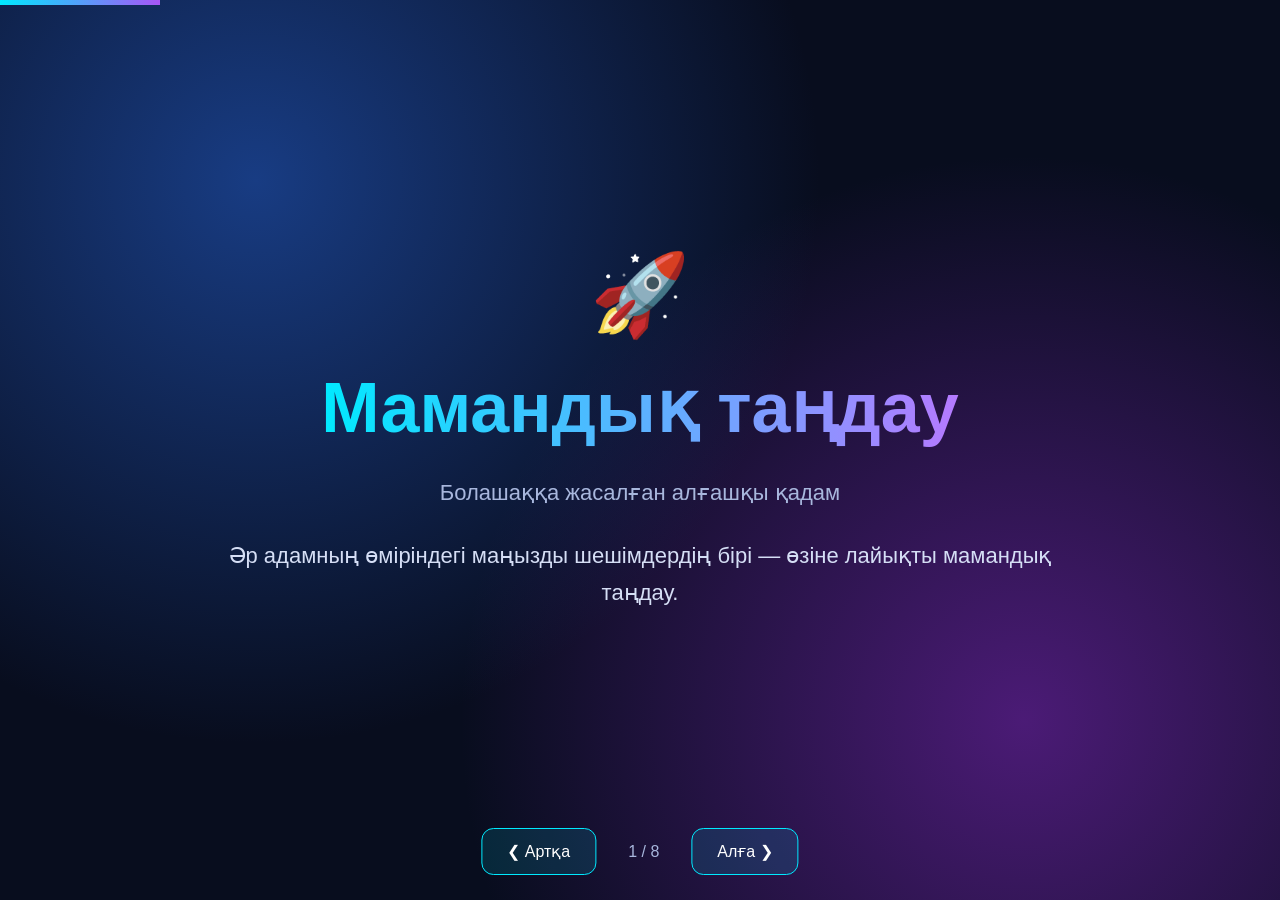
==== commit 0ce69cab: "Update index.html" ====
--- a/docs/index.html
+++ b/docs/index.html
@@ -1,267 +1,304 @@
 <!DOCTYPE html>
 <html lang="kk">
 <head>
-    <meta charset="UTF-8">
-    <meta name="viewport" content="width=device-width, initial-scale=1.0">
-    <title>Мамандық таңдау | Болашаққа қадам</title>
-
-    <style>
-        * {
-            margin: 0;
-            padding: 0;
-            box-sizing: border-box;
-        }
-
-        body {
-            font-family: Arial, sans-serif;
-            background: #070b19;
-            color: white;
-            overflow: hidden;
-        }
-
-        /* Фон */
-        .background {
-            position: fixed;
-            inset: 0;
-            background:
-                radial-gradient(circle at 20% 20%, #193b85, transparent 45%),
-                radial-gradient(circle at 80% 80%, #541c75, transparent 45%),
-                #070b19;
-            z-index: -1;
-        }
-
-        /* Слайды */
-        .slide {
-            position: absolute;
-            width: 100%;
-            height: 100vh;
-            height: 100dvh;
-            padding: 70px 8% 110px;
-            display: flex;
-            flex-direction: column;
-            justify-content: center;
-            align-items: center;
-            text-align: center;
-            opacity: 0;
-            visibility: hidden;
-            transform: translateX(80px);
-            transition: 0.6s ease;
-            overflow-y: auto;
-        }
-
-        .slide.active {
-            opacity: 1;
-            visibility: visible;
-            transform: translateX(0);
-        }
-
-        h1 {
-            font-size: clamp(32px, 6vw, 72px);
-            margin-bottom: 25px;
-            background: linear-gradient(90deg, #00eaff, #b27aff);
-            -webkit-background-clip: text;
-            background-clip: text;
-            color: transparent;
-        }
-
-        h2 {
-            font-size: clamp(26px, 4vw, 48px);
-            margin-bottom: 25px;
-            color: #69eaff;
-        }
-
-        p {
-            font-size: clamp(16px, 2vw, 23px);
-            line-height: 1.7;
-            max-width: 850px;
-            color: #d6dcef;
-        }
-
-        .subtitle {
-            color: #9eaad0;
-            margin-bottom: 25px;
-        }
-
-        /* Анимация текста */
-        .active h1,
-        .active h2 {
-            animation: titleMove 0.8s ease;
-        }
-
-        .active p {
-            animation: textMove 1s ease;
-        }
-
-        @keyframes titleMove {
-            from {
-                opacity: 0;
-                transform: translateY(-50px);
-            }
-            to {
-                opacity: 1;
-                transform: translateY(0);
-            }
-        }
-
-        @keyframes textMove {
-            from {
-                opacity: 0;
-                transform: translateY(40px);
-            }
-            to {
-                opacity: 1;
-                transform: translateY(0);
-            }
-        }
-
-        /* Карточки */
-        .cards {
-            display: flex;
-            flex-wrap: wrap;
-            justify-content: center;
-            gap: 20px;
-            margin-top: 30px;
-            width: 100%;
-        }
-
-        .card {
-            width: 250px;
-            padding: 25px;
-            border-radius: 18px;
-            background: rgba(255,255,255,0.07);
-            border: 1px solid rgba(255,255,255,0.15);
-            backdrop-filter: blur(12px);
-            transition: 0.3s;
-        }
-
-        .card:hover {
-            transform: translateY(-12px);
-            border-color: #00eaff;
-            box-shadow: 0 0 30px #00eaff33;
-        }
-
-        .card .icon {
-            font-size: 45px;
-            margin-bottom: 15px;
-        }
-
-        .card h3 {
-            color: #69eaff;
-            margin-bottom: 12px;
-        }
-
-        .card p {
-            font-size: 15px;
-        }
-
-        /* Кнопки */
-        button {
-            padding: 13px 25px;
-            border: 1px solid #00eaff;
-            border-radius: 12px;
-            background: rgba(0,234,255,0.12);
-            color: white;
-            font-size: 16px;
-            cursor: pointer;
-            transition: 0.3s;
-        }
-
-        button:hover {
-            background: #00eaff;
-            color: #07101d;
-            box-shadow: 0 0 25px #00eaff;
-        }
-
-        .navigation {
-            position: fixed;
-            bottom: 25px;
-            left: 50%;
-            transform: translateX(-50%);
-            display: flex;
-            align-items: center;
-            gap: 20px;
-            z-index: 100;
-        }
-
-        #counter {
-            color: #9eaad0;
-            min-width: 55px;
-            text-align: center;
-        }
-
-        /* Прогресс */
-        .progress {
-            position: fixed;
-            top: 0;
-            left: 0;
-            height: 5px;
-            background: linear-gradient(90deg, #00eaff, #a855f7);
-            transition: width 0.5s;
-            z-index: 100;
-        }
-
-        /* Тест */
-        .quiz {
-            width: 100%;
-            max-width: 650px;
-        }
-
-        .quiz button {
-            display: block;
-            width: 100%;
-            margin: 12px 0;
-            text-align: left;
-        }
-
-        #result {
-            margin-top: 25px;
-            font-size: 20px;
-            color: #69eaff;
-            min-height: 35px;
-        }
-
-        .highlight {
-            color: #69eaff;
-            font-weight: bold;
-        }
-
-        .big-icon {
-            font-size: 85px;
-            margin-bottom: 25px;
-            animation: floating 3s ease-in-out infinite;
-        }
-
-        @keyframes floating {
-            0%, 100% {
-                transform: translateY(0);
-            }
-            50% {
-                transform: translateY(-20px);
-            }
-        }
-
-        @media (max-width: 600px) {
-            .slide {
-                padding: 70px 20px 110px;
-                justify-content: flex-start;
-            }
-
-            .card {
-                width: 100%;
-                padding: 18px;
-            }
-
-            .navigation {
-                bottom: 15px;
-                gap: 10px;
-            }
-
-            button {
-                padding: 11px 15px;
-                font-size: 14px;
-            }
-        }
-    </style>
+<meta charset="UTF-8">
+<meta name="viewport" content="width=device-width, initial-scale=1.0">
+<title>Мамандық таңдау — Болашаққа қадам</title>
+
+<style>
+* {
+    margin: 0;
+    padding: 0;
+    box-sizing: border-box;
+}
+
+body {
+    font-family: Arial, sans-serif;
+    background: #080d1e;
+    color: white;
+    overflow: hidden;
+}
+
+.background {
+    position: fixed;
+    inset: 0;
+    background:
+        radial-gradient(circle at 20% 20%, #183c83, transparent 45%),
+        radial-gradient(circle at 80% 80%, #4b1b76, transparent 45%),
+        #080d1e;
+    z-index: -1;
+}
+
+.slide {
+    position: absolute;
+    inset: 0;
+    width: 100%;
+    height: 100vh;
+    height: 100dvh;
+    padding: 70px 8% 110px;
+    display: flex;
+    flex-direction: column;
+    justify-content: center;
+    align-items: center;
+    text-align: center;
+    overflow-y: auto;
+
+    opacity: 0;
+    visibility: hidden;
+    transform: translateX(100px);
+    transition: 0.6s ease;
+}
+
+.slide.active {
+    opacity: 1;
+    visibility: visible;
+    transform: translateX(0);
+}
+
+h1 {
+    font-size: clamp(32px, 6vw, 70px);
+    margin-bottom: 25px;
+    background: linear-gradient(90deg, #00eaff, #b57aff);
+    background-clip: text;
+    -webkit-background-clip: text;
+    color: transparent;
+}
+
+h2 {
+    font-size: clamp(26px, 4vw, 46px);
+    margin-bottom: 30px;
+    color: #67eaff;
+}
+
+p {
+    font-size: clamp(16px, 2vw, 22px);
+    line-height: 1.7;
+    max-width: 850px;
+    color: #d5def5;
+}
+
+.subtitle {
+    color: #a8b7dd;
+    margin-bottom: 25px;
+}
+
+.active h1,
+.active h2 {
+    animation: titleAnimation 0.8s ease;
+}
+
+.active p {
+    animation: textAnimation 1s ease;
+}
+
+@keyframes titleAnimation {
+    from {
+        opacity: 0;
+        transform: translateY(-50px);
+    }
+    to {
+        opacity: 1;
+        transform: translateY(0);
+    }
+}
+
+@keyframes textAnimation {
+    from {
+        opacity: 0;
+        transform: translateY(40px);
+    }
+    to {
+        opacity: 1;
+        transform: translateY(0);
+    }
+}
+
+.big-icon {
+    font-size: 80px;
+    margin-bottom: 25px;
+    animation: float 3s ease-in-out infinite;
+}
+
+@keyframes float {
+    0%, 100% {
+        transform: translateY(0);
+    }
+    50% {
+        transform: translateY(-18px);
+    }
+}
+
+.cards {
+    display: flex;
+    justify-content: center;
+    flex-wrap: wrap;
+    gap: 20px;
+    margin-top: 30px;
+    width: 100%;
+}
+
+.card {
+    width: 250px;
+    padding: 25px;
+    border-radius: 18px;
+    background: rgba(255,255,255,0.07);
+    border: 1px solid rgba(255,255,255,0.15);
+    backdrop-filter: blur(12px);
+    transition: 0.3s;
+}
+
+.card:hover {
+    transform: translateY(-12px);
+    border-color: #00eaff;
+    box-shadow: 0 0 30px #00eaff33;
+}
+
+.card .icon {
+    font-size: 45px;
+    margin-bottom: 15px;
+}
+
+.card h3 {
+    color: #67eaff;
+    margin-bottom: 12px;
+}
+
+.card p {
+    font-size: 15px;
+}
+
+button {
+    padding: 13px 25px;
+    border: 1px solid #00eaff;
+    border-radius: 12px;
+    background: rgba(0,234,255,0.12);
+    color: white;
+    font-size: 16px;
+    cursor: pointer;
+    transition: 0.3s;
+}
+
+button:hover {
+    background: #00eaff;
+    color: #07101d;
+    box-shadow: 0 0 25px #00eaff;
+}
+
+.navigation {
+    position: fixed;
+    bottom: 25px;
+    left: 50%;
+    transform: translateX(-50%);
+    display: flex;
+    align-items: center;
+    gap: 20px;
+    z-index: 100;
+}
+
+#counter {
+    color: #a8b7dd;
+    min-width: 55px;
+    text-align: center;
+}
+
+.progress {
+    position: fixed;
+    top: 0;
+    left: 0;
+    height: 5px;
+    background: linear-gradient(90deg, #00eaff, #a855f7);
+    transition: width 0.5s;
+    z-index: 100;
+}
+
+.quiz {
+    width: 100%;
+    max-width: 650px;
+}
+
+.quiz button {
+    display: block;
+    width: 100%;
+    margin: 12px 0;
+    text-align: left;
+}
+
+#result {
+    margin-top: 25px;
+    font-size: 20px;
+    color: #67eaff;
+    min-height: 35px;
+}
+
+.highlight {
+    color: #67eaff;
+    font-weight: bold;
+}
+
+/* TELEGRAM КНОПКА */
+
+.telegram-btn {
+    display: inline-block;
+    margin-top: 30px;
+    padding: 18px 35px;
+
+    background: linear-gradient(135deg, #0088cc, #00d4ff);
+    color: white;
+
+    font-size: 20px;
+    font-weight: bold;
+    text-decoration: none;
+
+    border-radius: 15px;
+    border: 1px solid #70eaff;
+
+    box-shadow: 0 0 25px rgba(0,212,255,0.4);
+    transition: 0.3s;
+
+    animation: telegramPulse 2s infinite;
+}
+
+.telegram-btn:hover {
+    transform: scale(1.08);
+    box-shadow: 0 0 40px rgba(0,212,255,0.9);
+}
+
+@keyframes telegramPulse {
+    0%, 100% {
+        box-shadow: 0 0 15px rgba(0,212,255,0.3);
+    }
+    50% {
+        box-shadow: 0 0 35px rgba(0,212,255,0.8);
+    }
+}
+
+@media (max-width: 600px) {
+    .slide {
+        padding: 70px 20px 110px;
+        justify-content: flex-start;
+    }
+
+    .card {
+        width: 100%;
+        padding: 18px;
+    }
+
+    .navigation {
+        bottom: 15px;
+        gap: 10px;
+    }
+
+    button {
+        padding: 11px 15px;
+        font-size: 14px;
+    }
+
+    .telegram-btn {
+        font-size: 16px;
+        padding: 15px 20px;
+    }
+}
+</style>
 </head>
 
 <body>
@@ -270,6 +307,7 @@
 <div class="progress" id="progress"></div>
 
 <!-- 1-СЛАЙД -->
+
 <section class="slide active">
     <div class="big-icon">🚀</div>
 
@@ -286,6 +324,7 @@
 </section>
 
 <!-- 2-СЛАЙД -->
+
 <section class="slide">
     <h2>Мамандық дегеніміз не?</h2>
 
@@ -296,6 +335,7 @@
     </p>
 
     <div class="cards">
+
         <div class="card">
             <div class="icon">🎯</div>
             <h3>Мақсат</h3>
@@ -313,14 +353,17 @@
             <h3>Қызығушылық</h3>
             <p>Өзіңе ұнайтын саланы табу.</p>
         </div>
+
     </div>
 </section>
 
 <!-- 3-СЛАЙД -->
+
 <section class="slide">
     <h2>Мамандықты қалай таңдаймыз?</h2>
 
     <div class="cards">
+
         <div class="card">
             <div class="icon">🧠</div>
             <h3>1. Өзіңді таны</h3>
@@ -336,22 +379,25 @@
         <div class="card">
             <div class="icon">⚖️</div>
             <h3>3. Салыстыр</h3>
-            <p>Оқу жолын, еңбек жағдайын және мүмкіндіктерін салыстыр.</p>
+            <p>Оқу жолын және мүмкіндіктерін салыстыр.</p>
         </div>
 
         <div class="card">
             <div class="icon">🚀</div>
             <h3>4. Әрекет ет</h3>
-            <p>Таңдаған бағытыңда алғашқы тәжірибе жина.</p>
-        </div>
+            <p>Таңдаған бағытыңда тәжірибе жина.</p>
+        </div>
+
     </div>
 </section>
 
 <!-- 4-СЛАЙД -->
+
 <section class="slide">
     <h2>Қазіргі заман мамандықтары</h2>
 
     <div class="cards">
+
         <div class="card">
             <div class="icon">💻</div>
             <h3>Бағдарламашы</h3>
@@ -367,22 +413,25 @@
         <div class="card">
             <div class="icon">🏗️</div>
             <h3>Инженер</h3>
-            <p>Техникалық жүйелерді жобалайды және дамытады.</p>
+            <p>Техникалық жүйелерді жобалайды.</p>
         </div>
 
         <div class="card">
             <div class="icon">🎨</div>
             <h3>Дизайнер</h3>
-            <p>Көрнекі жобалар мен ыңғайлы интерфейстер жасайды.</p>
-        </div>
+            <p>Көрнекі жобалар мен интерфейстер жасайды.</p>
+        </div>
+
     </div>
 </section>
 
 <!-- 5-СЛАЙД -->
+
 <section class="slide">
     <h2>Қандай пәндер маңызды?</h2>
 
     <div class="cards">
+
         <div class="card">
             <div class="icon">📐</div>
             <h3>Математика</h3>
@@ -398,32 +447,33 @@
         <div class="card">
             <div class="icon">🌍</div>
             <h3>География</h3>
-            <p>Экология, туризм, география.</p>
+            <p>Экология, туризм.</p>
         </div>
 
         <div class="card">
             <div class="icon">📖</div>
             <h3>Тілдер</h3>
-            <p>Аударма, журналистика, халықаралық байланыс.</p>
-        </div>
+            <p>Аударма, журналистика.</p>
+        </div>
+
     </div>
 </section>
 
 <!-- 6-СЛАЙД -->
+
 <section class="slide">
     <h2>Өзіңді тексер!</h2>
 
-    <p>
-        Саған қай іс көбірек ұнайды?
-    </p>
+    <p>Саған қай іс көбірек ұнайды?</p>
 
     <div class="quiz">
+
         <button onclick="showResult('it')">
-            💻 Компьютермен жұмыс істеу және есеп шығару
+            💻 Компьютермен жұмыс істеу
         </button>
 
         <button onclick="showResult('medical')">
-            🩺 Адамдарға көмектесу және биологияны зерттеу
+            🩺 Адамдарға көмектесу
         </button>
 
         <button onclick="showResult('creative')">
@@ -431,18 +481,21 @@
         </button>
 
         <button onclick="showResult('engineering')">
-            ⚙️ Құрылғылар құрастыру және тәжірибе жасау
+            ⚙️ Құрылғылар құрастыру
         </button>
+
     </div>
 
     <div id="result" aria-live="polite"></div>
 </section>
 
 <!-- 7-СЛАЙД -->
+
 <section class="slide">
     <h2>Мамандық таңдаудағы қателіктер</h2>
 
     <div class="cards">
+
         <div class="card">
             <div class="icon">❌</div>
             <h3>Басқаларға еліктеу</h3>
@@ -458,21 +511,24 @@
         <div class="card">
             <div class="icon">⏳</div>
             <h3>Асығыс шешім</h3>
-            <p>Ақпарат жинауға және тәжірибе жасауға уақыт бөл.</p>
-        </div>
+            <p>Ақпарат жинауға уақыт бөл.</p>
+        </div>
+
     </div>
 </section>
 
-<!-- 8-СЛАЙД -->
+<!-- 8-СЛАЙД: TELEGRAM -->
+
 <section class="slide">
+
     <div class="big-icon">🌟</div>
 
     <h1>Болашағың өз қолыңда!</h1>
 
     <p>
-        Мамандық таңдау — бір күнде қабылданатын шешім емес.
-        Өзіңді таны, жаңа нәрселерді үйрен,
-        тәжірибе жина және мақсатыңа қарай қадам жаса!
+        Мамандық таңдау — маңызды қадам.
+        Өзіңді таны, жаңа нәрселерді үйрен
+        және мақсатыңа қарай ұмтыл!
     </p>
 
     <br>
@@ -483,76 +539,108 @@
 
     <br>
 
+    <p>
+        🎓 Мамандық таңдау және ҰБТ туралы
+        қосымша ақпарат іздесеңіз,
+        төмендегі сілтемеге өтіңіз!
+    </p>
+
+    <!-- КНОПКА TELEGRAM -->
+
+    <a
+        href="https://t.me/ENT_Dinara_bot"
+        target="_blank"
+        rel="noopener noreferrer"
+        class="telegram-btn"
+    >
+        🚀 Telegram ботқа өту
+    </a>
+
+    <br><br>
+
     <button onclick="goToSlide(0)">
         🔄 Қайта бастау
     </button>
+
 </section>
 
 <!-- НАВИГАЦИЯ -->
+
 <div class="navigation">
-    <button onclick="changeSlide(-1)">❮ Артқа</button>
+
+    <button onclick="changeSlide(-1)">
+        ❮ Артқа
+    </button>
 
     <span id="counter">1 / 8</span>
 
-    <button onclick="changeSlide(1)">Алға ❯</button>
+    <button onclick="changeSlide(1)">
+        Алға ❯
+    </button>
+
 </div>
 
 <script>
-    const slides = document.querySelectorAll(".slide");
-
-    let currentSlide = 0;
-
-    function goToSlide(index) {
-        if (index < 0 || index >= slides.length) {
-            return;
-        }
-
-        slides[currentSlide].classList.remove("active");
-
-        currentSlide = index;
-
-        slides[currentSlide].classList.add("active");
-
-        document.getElementById("counter").textContent =
-            (currentSlide + 1) + " / " + slides.length;
-
-        document.getElementById("progress").style.width =
-            ((currentSlide + 1) / slides.length * 100) + "%";
-    }
-
-    function changeSlide(direction) {
-        goToSlide(currentSlide + direction);
-    }
-
-    // Переключение стрелками клавиатуры
-    document.addEventListener("keydown", function(event) {
-        if (event.key === "ArrowRight") {
-            changeSlide(1);
-        }
-
-        if (event.key === "ArrowLeft") {
-            changeSlide(-1);
-        }
-    });
-
-    // Мини-тест по выбору профессии
-    function showResult(type) {
-        const results = {
-            it: "💻 Саған IT, бағдарламалау немесе деректерді талдау саласы қызықты болуы мүмкін!",
-
-            medical: "🩺 Саған медицина, биология немесе денсаулық сақтау саласы қызықты болуы мүмкін!",
-
-            creative: "🎨 Саған дизайн, сәулет немесе шығармашылық мамандықтар қызықты болуы мүмкін!",
-
-            engineering: "⚙️ Саған инженерия, робототехника немесе техникалық мамандықтар қызықты болуы мүмкін!"
-        };
-
-        document.getElementById("result").textContent =
-            results[type];
-    }
-
-    // Бастапқы прогресс
-    goToSlide(0);
+
+const slides = document.querySelectorAll(".slide");
+
+let currentSlide = 0;
+
+function goToSlide(index) {
+
+    if (index < 0 || index >= slides.length) {
+        return;
+    }
+
+    slides[currentSlide].classList.remove("active");
+
+    currentSlide = index;
+
+    slides[currentSlide].classList.add("active");
+
+    document.getElementById("counter").textContent =
+        (currentSlide + 1) + " / " + slides.length;
+
+    document.getElementById("progress").style.width =
+        ((currentSlide + 1) / slides.length * 100) + "%";
+}
+
+function changeSlide(direction) {
+    goToSlide(currentSlide + direction);
+}
+
+document.addEventListener("keydown", function(event) {
+
+    if (event.key === "ArrowRight") {
+        changeSlide(1);
+    }
+
+    if (event.key === "ArrowLeft") {
+        changeSlide(-1);
+    }
+
+});
+
+function showResult(type) {
+
+    const results = {
+
+        it: "💻 Саған IT және бағдарламалау саласы қызықты болуы мүмкін!",
+
+        medical: "🩺 Саған медицина және биология саласы қызықты болуы мүмкін!",
+
+        creative: "🎨 Саған дизайн және шығармашылық мамандықтар қызықты болуы мүмкін!",
+
+        engineering: "⚙️ Саған инженерия және робототехника саласы қызықты болуы мүмкін!"
+
+    };
+
+    document.getElementById("result").textContent =
+        results[type];
+}
+
+goToSlide(0);
+
 </script>
 
 </body>
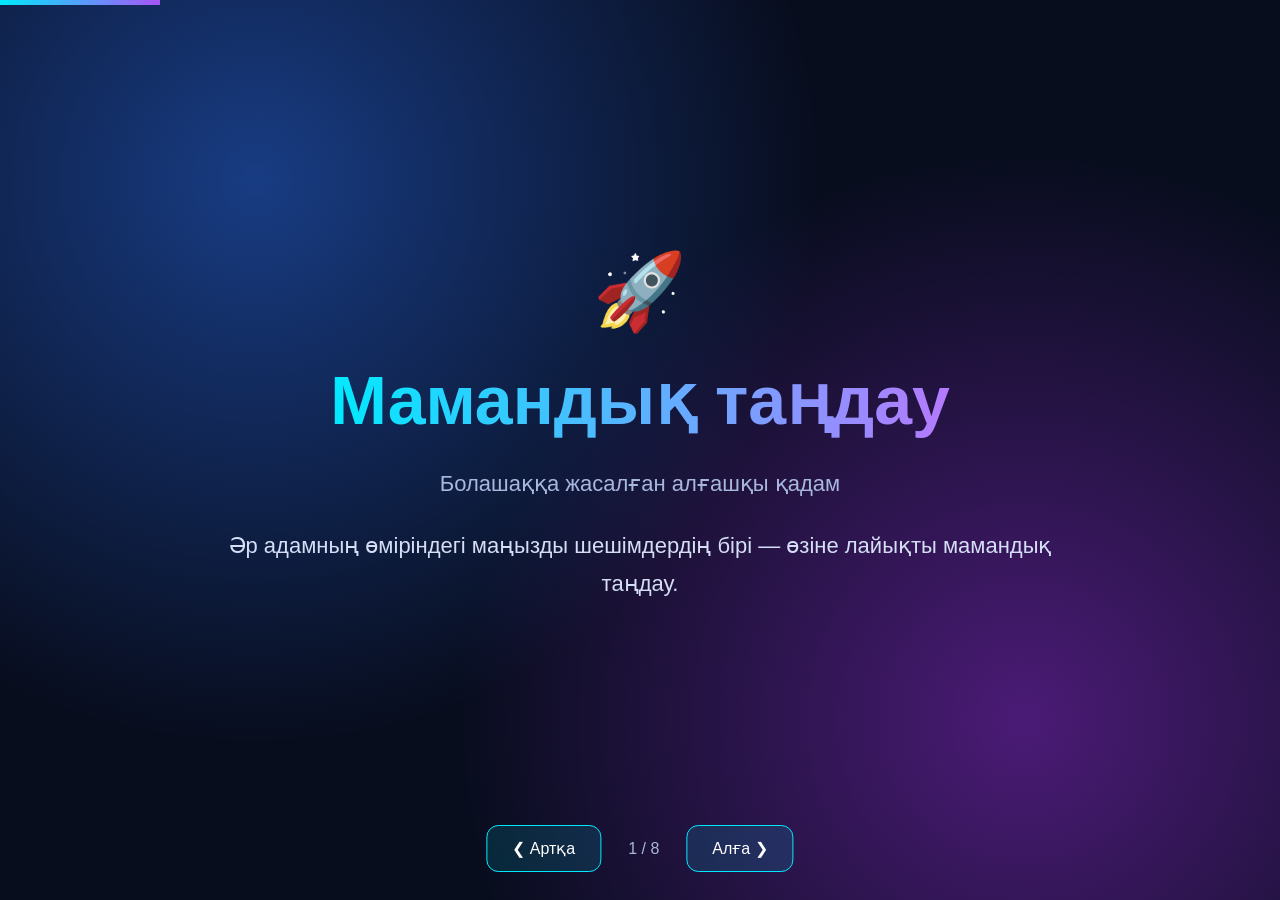
==== commit 6aa0ed34: "Change greeting from 'Hello' to 'Goodbye'" ====
--- a/docs/index.html
+++ b/docs/index.html
@@ -3,7 +3,7 @@
 <head>
 <meta charset="UTF-8">
 <meta name="viewport" content="width=device-width, initial-scale=1.0">
-<title>Мамандық таңдау — Болашаққа қадам</title>
+<title>Мамандық таңдау | Болашаққа қадам</title>
 
 <style>
 * {
@@ -12,6 +12,11 @@
     box-sizing: border-box;
 }
 
+html, body {
+    width: 100%;
+    height: 100%;
+}
+
 body {
     font-family: Arial, sans-serif;
     background: #080d1e;
@@ -19,15 +24,44 @@
     overflow: hidden;
 }
 
+/* ФОН */
+
 .background {
     position: fixed;
     inset: 0;
     background:
-        radial-gradient(circle at 20% 20%, #183c83, transparent 45%),
-        radial-gradient(circle at 80% 80%, #4b1b76, transparent 45%),
+        radial-gradient(
+            circle at 20% 20%,
+            #183c83,
+            transparent 45%
+        ),
+        radial-gradient(
+            circle at 80% 80%,
+            #4b1b76,
+            transparent 45%
+        ),
         #080d1e;
     z-index: -1;
 }
+
+/* ПРОГРЕСС */
+
+.progress {
+    position: fixed;
+    top: 0;
+    left: 0;
+    height: 5px;
+    width: 12.5%;
+    background: linear-gradient(
+        90deg,
+        #00eaff,
+        #a855f7
+    );
+    transition: width 0.5s;
+    z-index: 100;
+}
+
+/* СЛАЙДЫ */
 
 .slide {
     position: absolute;
@@ -35,18 +69,26 @@
     width: 100%;
     height: 100vh;
     height: 100dvh;
-    padding: 70px 8% 110px;
+
+    padding: 65px 8% 115px;
+
     display: flex;
     flex-direction: column;
     justify-content: center;
     align-items: center;
+
     text-align: center;
+    overflow-x: hidden;
     overflow-y: auto;
 
     opacity: 0;
     visibility: hidden;
-    transform: translateX(100px);
-    transition: 0.6s ease;
+    transform: translateX(70px);
+
+    transition:
+        opacity 0.5s ease,
+        transform 0.5s ease,
+        visibility 0.5s;
 }
 
 .slide.active {
@@ -55,18 +97,26 @@
     transform: translateX(0);
 }
 
+/* ЗАГОЛОВКИ */
+
 h1 {
-    font-size: clamp(32px, 6vw, 70px);
+    font-size: clamp(30px, 6vw, 68px);
     margin-bottom: 25px;
-    background: linear-gradient(90deg, #00eaff, #b57aff);
+
+    background: linear-gradient(
+        90deg,
+        #00eaff,
+        #b57aff
+    );
+
+    -webkit-background-clip: text;
     background-clip: text;
-    -webkit-background-clip: text;
     color: transparent;
 }
 
 h2 {
-    font-size: clamp(26px, 4vw, 46px);
-    margin-bottom: 30px;
+    font-size: clamp(25px, 4vw, 46px);
+    margin-bottom: 25px;
     color: #67eaff;
 }
 
@@ -82,6 +132,13 @@
     margin-bottom: 25px;
 }
 
+.highlight {
+    color: #67eaff;
+    font-weight: bold;
+}
+
+/* АНИМАЦИИ */
+
 .active h1,
 .active h2 {
     animation: titleAnimation 0.8s ease;
@@ -94,8 +151,9 @@
 @keyframes titleAnimation {
     from {
         opacity: 0;
-        transform: translateY(-50px);
-    }
+        transform: translateY(-40px);
+    }
+
     to {
         opacity: 1;
         transform: translateY(0);
@@ -105,8 +163,9 @@
 @keyframes textAnimation {
     from {
         opacity: 0;
-        transform: translateY(40px);
-    }
+        transform: translateY(35px);
+    }
+
     to {
         opacity: 1;
         transform: translateY(0);
@@ -114,24 +173,27 @@
 }
 
 .big-icon {
-    font-size: 80px;
+    font-size: 75px;
     margin-bottom: 25px;
-    animation: float 3s ease-in-out infinite;
-}
-
-@keyframes float {
+    animation: floating 3s ease-in-out infinite;
+}
+
+@keyframes floating {
     0%, 100% {
         transform: translateY(0);
     }
+
     50% {
-        transform: translateY(-18px);
-    }
-}
+        transform: translateY(-15px);
+    }
+}
+
+/* КАРТОЧКИ */
 
 .cards {
     display: flex;
+    flex-wrap: wrap;
     justify-content: center;
-    flex-wrap: wrap;
     gap: 20px;
     margin-top: 30px;
     width: 100%;
@@ -139,22 +201,25 @@
 
 .card {
     width: 250px;
+    max-width: 100%;
     padding: 25px;
     border-radius: 18px;
-    background: rgba(255,255,255,0.07);
-    border: 1px solid rgba(255,255,255,0.15);
+
+    background: rgba(255, 255, 255, 0.07);
+    border: 1px solid rgba(255, 255, 255, 0.15);
+
     backdrop-filter: blur(12px);
     transition: 0.3s;
 }
 
 .card:hover {
-    transform: translateY(-12px);
+    transform: translateY(-10px);
     border-color: #00eaff;
-    box-shadow: 0 0 30px #00eaff33;
+    box-shadow: 0 0 25px #00eaff33;
 }
 
 .card .icon {
-    font-size: 45px;
+    font-size: 43px;
     margin-bottom: 15px;
 }
 
@@ -167,12 +232,17 @@
     font-size: 15px;
 }
 
+/* КНОПКИ */
+
 button {
     padding: 13px 25px;
+
     border: 1px solid #00eaff;
     border-radius: 12px;
-    background: rgba(0,234,255,0.12);
+
+    background: rgba(0, 234, 255, 0.12);
     color: white;
+
     font-size: 16px;
     cursor: pointer;
     transition: 0.3s;
@@ -181,35 +251,41 @@
 button:hover {
     background: #00eaff;
     color: #07101d;
-    box-shadow: 0 0 25px #00eaff;
-}
+    box-shadow: 0 0 20px #00eaff;
+}
+
+/* НАВИГАЦИЯ */
 
 .navigation {
     position: fixed;
-    bottom: 25px;
+
+    bottom: 20px;
     left: 50%;
     transform: translateX(-50%);
+
     display: flex;
+    justify-content: center;
     align-items: center;
-    gap: 20px;
-    z-index: 100;
+
+    gap: 15px;
+    padding: 8px;
+
+    max-width: calc(100% - 20px);
+    z-index: 999;
+}
+
+.navigation button {
+    white-space: nowrap;
 }
 
 #counter {
-    color: #a8b7dd;
     min-width: 55px;
     text-align: center;
-}
-
-.progress {
-    position: fixed;
-    top: 0;
-    left: 0;
-    height: 5px;
-    background: linear-gradient(90deg, #00eaff, #a855f7);
-    transition: width 0.5s;
-    z-index: 100;
-}
+    color: #a8b7dd;
+    white-space: nowrap;
+}
+
+/* ТЕСТ */
 
 .quiz {
     width: 100%;
@@ -230,72 +306,179 @@
     min-height: 35px;
 }
 
-.highlight {
-    color: #67eaff;
-    font-weight: bold;
-}
-
-/* TELEGRAM КНОПКА */
+/* TELEGRAM */
 
 .telegram-btn {
-    display: inline-block;
-    margin-top: 30px;
-    padding: 18px 35px;
-
-    background: linear-gradient(135deg, #0088cc, #00d4ff);
+    display: inline-flex;
+    justify-content: center;
+    align-items: center;
+
+    max-width: 100%;
+    margin-top: 25px;
+    padding: 17px 30px;
+
+    background: linear-gradient(
+        135deg,
+        #0088cc,
+        #00d4ff
+    );
+
     color: white;
-
-    font-size: 20px;
+    font-size: 19px;
     font-weight: bold;
     text-decoration: none;
+    text-align: center;
 
     border-radius: 15px;
     border: 1px solid #70eaff;
 
-    box-shadow: 0 0 25px rgba(0,212,255,0.4);
+    box-shadow: 0 0 20px rgba(0, 212, 255, 0.4);
     transition: 0.3s;
-
-    animation: telegramPulse 2s infinite;
 }
 
 .telegram-btn:hover {
-    transform: scale(1.08);
-    box-shadow: 0 0 40px rgba(0,212,255,0.9);
-}
-
-@keyframes telegramPulse {
-    0%, 100% {
-        box-shadow: 0 0 15px rgba(0,212,255,0.3);
-    }
-    50% {
-        box-shadow: 0 0 35px rgba(0,212,255,0.8);
-    }
-}
+    transform: scale(1.05);
+    box-shadow: 0 0 35px rgba(0, 212, 255, 0.8);
+}
+
+/* ТЕЛЕФОН */
 
 @media (max-width: 600px) {
+
     .slide {
-        padding: 70px 20px 110px;
+        padding: 35px 18px 110px;
         justify-content: flex-start;
+        align-items: center;
+    }
+
+    .slide > :first-child {
+        margin-top: auto;
+    }
+
+    .slide > :last-child {
+        margin-bottom: auto;
+    }
+
+    h1 {
+        font-size: 32px;
+        overflow-wrap: anywhere;
+    }
+
+    h2 {
+        font-size: 27px;
+        overflow-wrap: anywhere;
+    }
+
+    p {
+        font-size: 16px;
+        line-height: 1.6;
+    }
+
+    .cards {
+        gap: 12px;
+        margin-top: 20px;
     }
 
     .card {
         width: 100%;
-        padding: 18px;
-    }
+        padding: 16px;
+    }
+
+    .card .icon {
+        font-size: 32px;
+        margin-bottom: 8px;
+    }
+
+    .card p {
+        font-size: 14px;
+    }
+
+    .big-icon {
+        font-size: 55px;
+    }
+
+    /* ИСПРАВЛЕННЫЕ КНОПКИ */
 
     .navigation {
-        bottom: 15px;
-        gap: 10px;
-    }
-
-    button {
-        padding: 11px 15px;
-        font-size: 14px;
+        position: fixed;
+
+        left: 0;
+        right: 0;
+        bottom: calc(12px + env(safe-area-inset-bottom));
+
+        width: 100%;
+        max-width: 100%;
+
+        transform: none;
+
+        display: flex;
+        flex-direction: row;
+        justify-content: center;
+        align-items: center;
+
+        gap: 8px;
+        padding: 8px 12px;
+    }
+
+    .navigation button {
+        flex: 0 1 auto;
+        min-width: 0;
+        padding: 11px 13px;
+        font-size: 13px;
+        white-space: nowrap;
+    }
+
+    #counter {
+        min-width: 42px;
+        font-size: 13px;
     }
 
     .telegram-btn {
         font-size: 16px;
         padding: 15px 20px;
+        margin-top: 20px;
+    }
+
+    .quiz button {
+        font-size: 14px;
+        padding: 12px;
+    }
+
+    #result {
+        font-size: 16px;
+    }
+}
+
+/* ОЧЕНЬ МАЛЕНЬКИЕ ЭКРАНЫ */
+
+@media (max-width: 360px) {
+
+    .navigation {
+        gap: 5px;
+        padding: 6px;
+    }
+
+    .navigation button {
+        font-size: 12px;
+        padding: 9px 10px;
+    }
+
+    #counter {
+        min-width: 38px;
+        font-size: 12px;
+    }
+
+    h1 {
+        font-size: 28px;
+    }
+}
+
+@media (prefers-reduced-motion: reduce) {
+    *,
+    *::before,
+    *::after {
+        animation-duration: 0.01ms !important;
+        transition-duration: 0.01ms !important;
     }
 }
 </style>
@@ -517,7 +700,7 @@
     </div>
 </section>
 
-<!-- 8-СЛАЙД: TELEGRAM -->
+<!-- 8-СЛАЙД -->
 
 <section class="slide">
 
@@ -544,8 +727,6 @@
         қосымша ақпарат іздесеңіз,
         төмендегі сілтемеге өтіңіз!
     </p>
-
-    <!-- КНОПКА TELEGRAM -->
 
     <a
         href="https://t.me/ENT_Dinara_bot"
@@ -556,32 +737,25 @@
         🚀 Telegram ботқа өту
     </a>
 
-    <br><br>
-
-    <button onclick="goToSlide(0)">
-        🔄 Қайта бастау
-    </button>
-
 </section>
 
 <!-- НАВИГАЦИЯ -->
 
 <div class="navigation">
 
-    <button onclick="changeSlide(-1)">
+    <button type="button" onclick="changeSlide(-1)">
         ❮ Артқа
     </button>
 
     <span id="counter">1 / 8</span>
 
-    <button onclick="changeSlide(1)">
+    <button type="button" onclick="changeSlide(1)">
         Алға ❯
     </button>
 
 </div>
 
 <script>
-
 const slides = document.querySelectorAll(".slide");
 
 let currentSlide = 0;
@@ -609,6 +783,8 @@
     goToSlide(currentSlide + direction);
 }
 
+/* КЛАВИАТУРА */
+
 document.addEventListener("keydown", function(event) {
 
     if (event.key === "ArrowRight") {
@@ -621,6 +797,8 @@
 
 });
 
+/* ТЕСТ */
+
 function showResult(type) {
 
     const results = {
@@ -639,8 +817,9 @@
         results[type];
 }
 
+/* БАСТАПҚЫ СЛАЙД */
+
 goToSlide(0);
-
 </script>
 
 </body>
